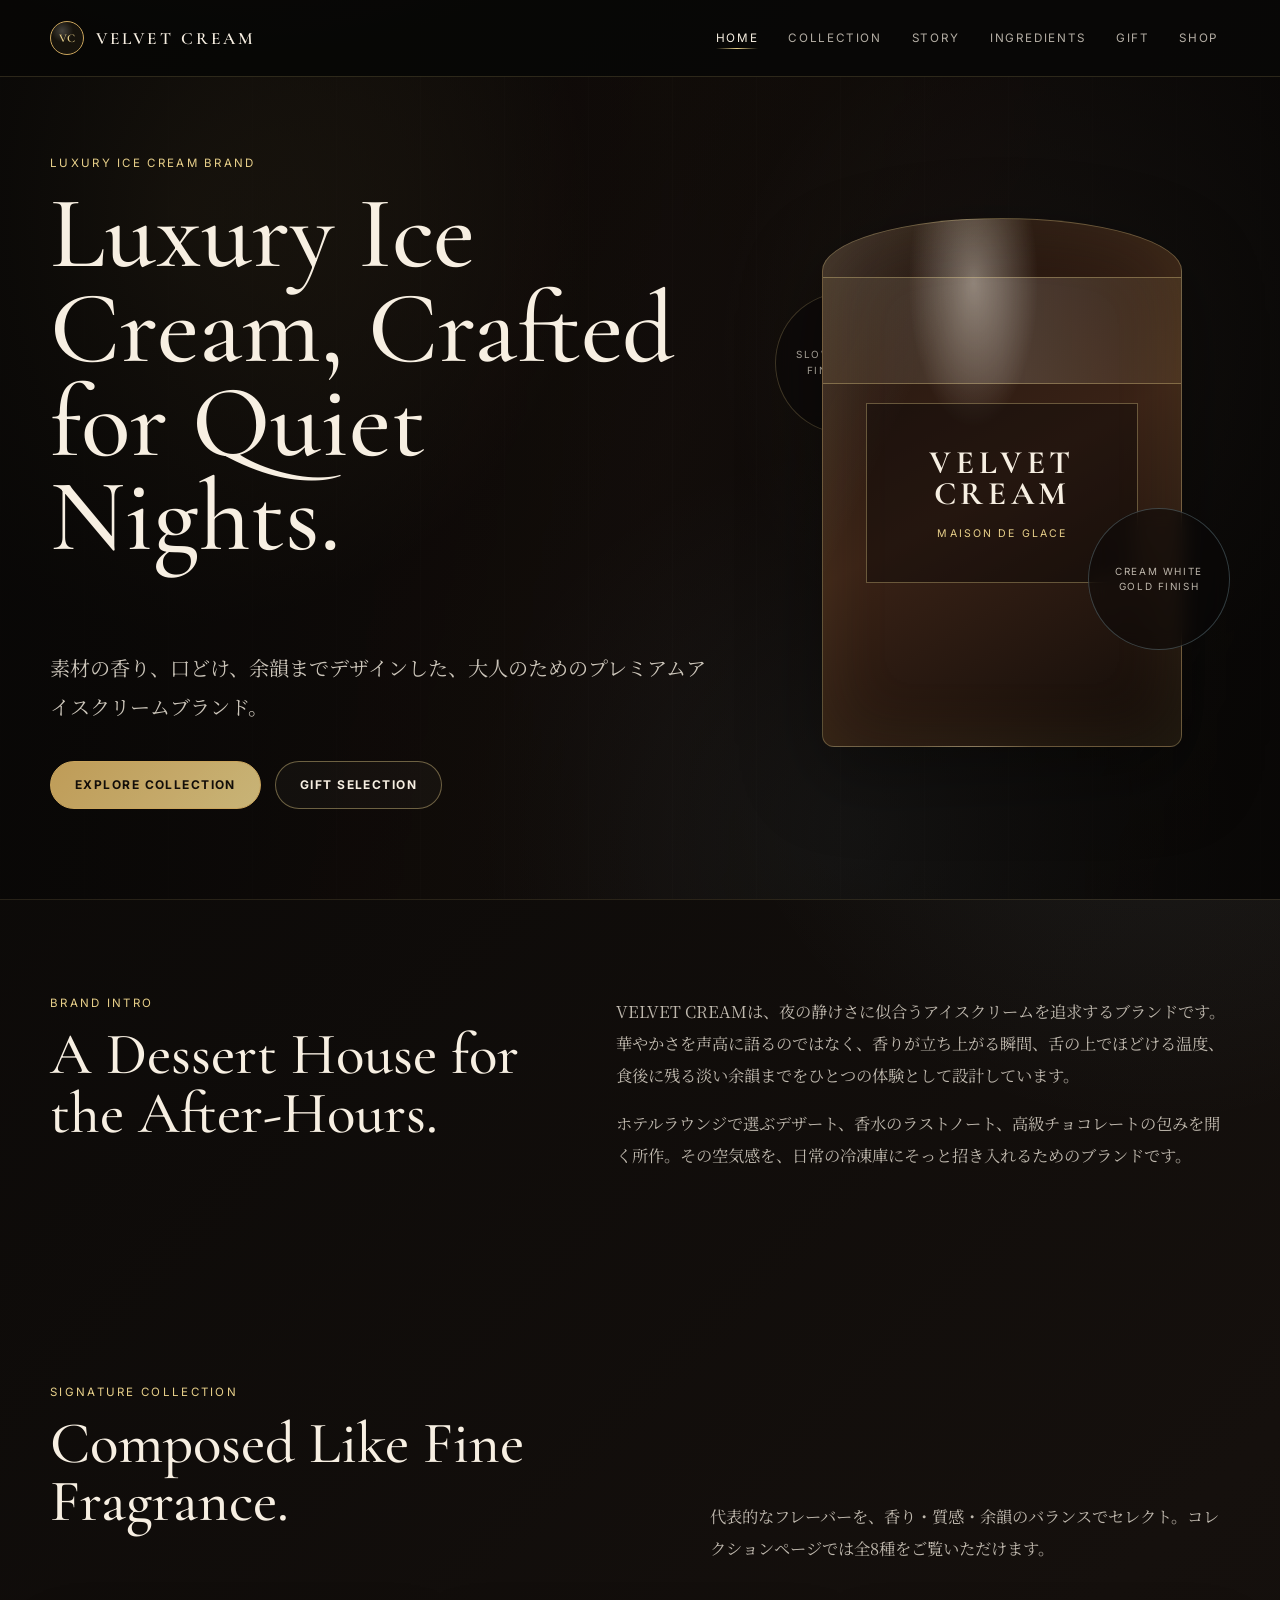
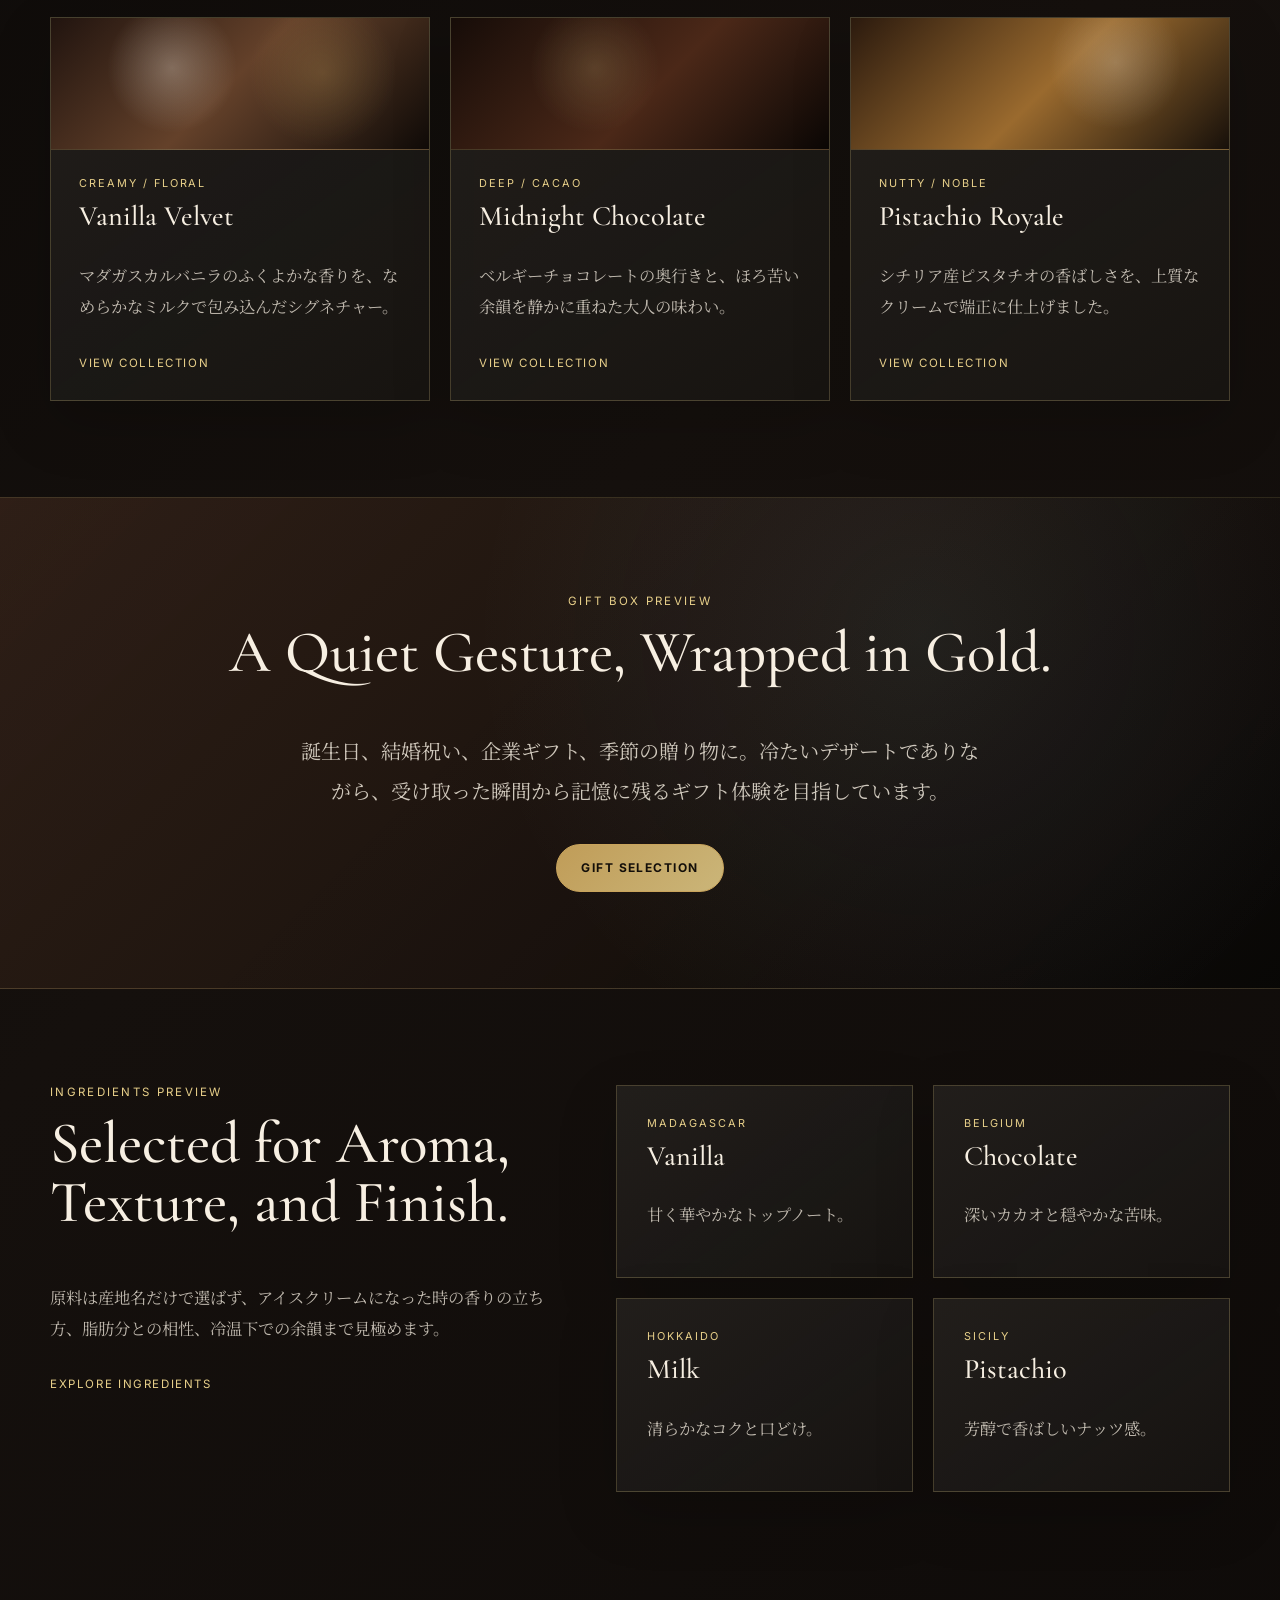
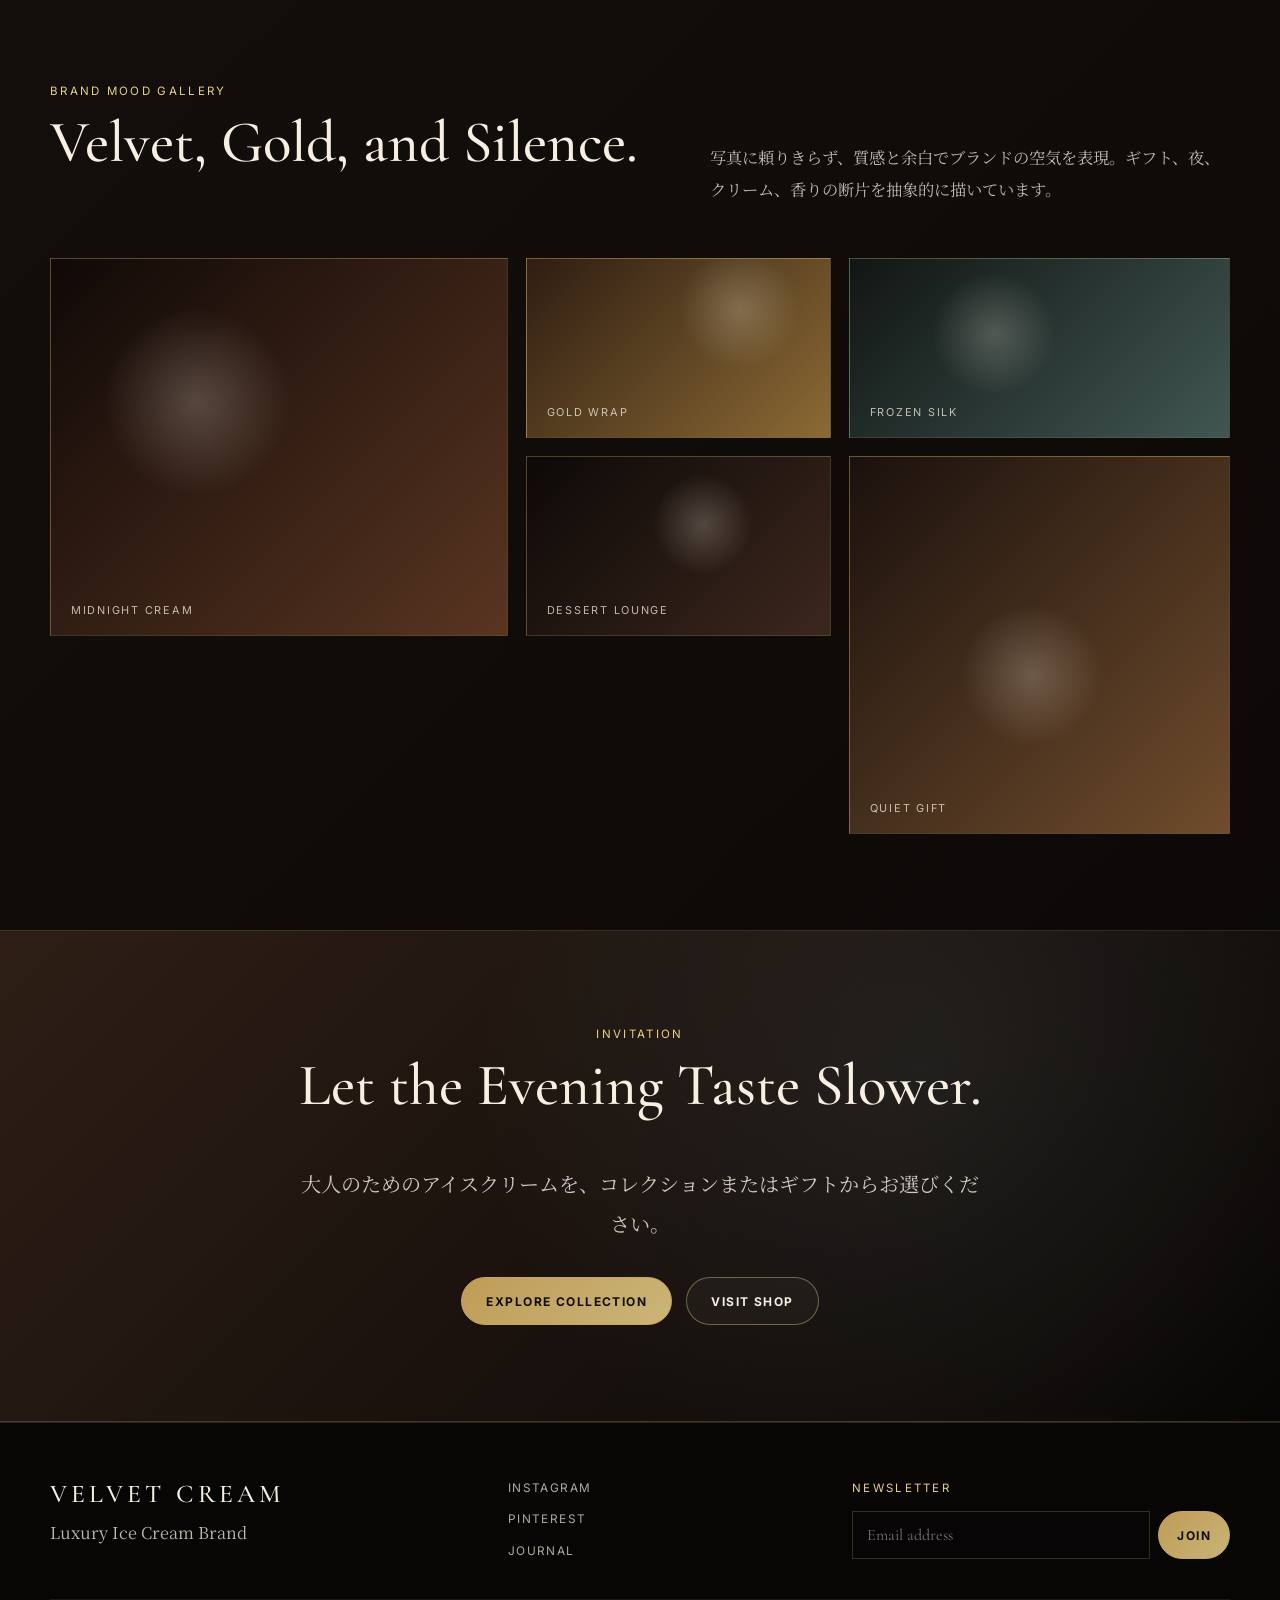
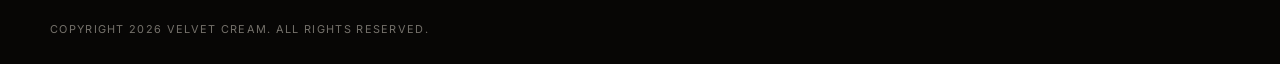
==== index.html @ 35f9cb6b "Initial commit for VELVET CREAM website" ====
<!DOCTYPE html>
<html lang="ja">
<head>
  <meta charset="UTF-8">
  <meta name="viewport" content="width=device-width, initial-scale=1.0">
  <title>VELVET CREAM | Luxury Ice Cream Brand</title>
  <link rel="preconnect" href="https://fonts.googleapis.com">
  <link rel="preconnect" href="https://fonts.gstatic.com" crossorigin>
  <link href="https://fonts.googleapis.com/css2?family=Cormorant+Garamond:wght@400;500;600&family=Inter:wght@400;500;700&family=Noto+Serif+JP:wght@400;600&display=swap" rel="stylesheet">
  <link rel="stylesheet" href="styles.css">
</head>
<body>
  <div class="site-shell">
    <header class="topbar">
      <div class="nav-wrap">
        <a class="brand-mark" href="index.html"><span class="brand-seal">VC</span>VELVET CREAM</a>
        <button class="menu-toggle" type="button" aria-label="Open menu" aria-expanded="false"><span></span><span></span><span></span></button>
        <nav class="main-nav" aria-label="Primary navigation">
          <a class="active" href="index.html">Home</a>
          <a href="collection.html">Collection</a>
          <a href="story.html">Story</a>
          <a href="ingredients.html">Ingredients</a>
          <a href="gift.html">Gift</a>
          <a href="shop.html">Shop</a>
        </nav>
      </div>
    </header>

    <main>
      <section class="hero">
        <div class="hero-inner">
          <div class="hero-copy reveal">
            <p class="eyebrow">Luxury Ice Cream Brand</p>
            <h1>Luxury Ice Cream, Crafted for Quiet Nights.</h1>
            <p class="jp lead">素材の香り、口どけ、余韻までデザインした、大人のためのプレミアムアイスクリームブランド。</p>
            <div class="hero-actions">
              <a class="btn" href="collection.html">Explore Collection</a>
              <a class="btn secondary" href="gift.html">Gift Selection</a>
            </div>
          </div>
          <div class="product-portrait reveal" aria-label="VELVET CREAM signature pint visual">
            <div class="orbital-note one">Slow Churned<br>Fine Aroma</div>
            <div class="pint"><div class="pint-label"><div><strong>VELVET<br>CREAM</strong><span>Maison de Glace</span></div></div></div>
            <div class="orbital-note two">Cream White<br>Gold Finish</div>
          </div>
        </div>
      </section>

      <section class="section split">
        <div class="reveal">
          <p class="eyebrow">Brand Intro</p>
          <h2>A Dessert House for the After-Hours.</h2>
        </div>
        <div class="reveal">
          <p class="jp">VELVET CREAMは、夜の静けさに似合うアイスクリームを追求するブランドです。華やかさを声高に語るのではなく、香りが立ち上がる瞬間、舌の上でほどける温度、食後に残る淡い余韻までをひとつの体験として設計しています。</p>
          <p class="jp">ホテルラウンジで選ぶデザート、香水のラストノート、高級チョコレートの包みを開く所作。その空気感を、日常の冷凍庫にそっと招き入れるためのブランドです。</p>
        </div>
      </section>

      <section class="section">
        <div class="section-head reveal">
          <div>
            <p class="eyebrow">Signature Collection</p>
            <h2>Composed Like Fine Fragrance.</h2>
          </div>
          <p class="jp">代表的なフレーバーを、香り・質感・余韻のバランスでセレクト。コレクションページでは全8種をご覧いただけます。</p>
        </div>
        <div class="card-grid">
          <article class="lux-card reveal">
            <div class="texture-top"></div>
            <p class="meta">Creamy / Floral</p>
            <h3>Vanilla Velvet</h3>
            <p class="jp">マダガスカルバニラのふくよかな香りを、なめらかなミルクで包み込んだシグネチャー。</p>
            <a class="soft-link" href="collection.html">View Collection</a>
          </article>
          <article class="lux-card reveal">
            <div class="texture-top chocolate"></div>
            <p class="meta">Deep / Cacao</p>
            <h3>Midnight Chocolate</h3>
            <p class="jp">ベルギーチョコレートの奥行きと、ほろ苦い余韻を静かに重ねた大人の味わい。</p>
            <a class="soft-link" href="collection.html">View Collection</a>
          </article>
          <article class="lux-card reveal">
            <div class="texture-top gold"></div>
            <p class="meta">Nutty / Noble</p>
            <h3>Pistachio Royale</h3>
            <p class="jp">シチリア産ピスタチオの香ばしさを、上質なクリームで端正に仕上げました。</p>
            <a class="soft-link" href="collection.html">View Collection</a>
          </article>
        </div>
      </section>

      <section class="quote-band">
        <div class="section reveal">
          <p class="eyebrow">Gift Box Preview</p>
          <h2>A Quiet Gesture, Wrapped in Gold.</h2>
          <p class="jp lead" style="margin-inline:auto;">誕生日、結婚祝い、企業ギフト、季節の贈り物に。冷たいデザートでありながら、受け取った瞬間から記憶に残るギフト体験を目指しています。</p>
          <div class="button-row" style="justify-content:center;"><a class="btn" href="gift.html">Gift Selection</a></div>
        </div>
      </section>

      <section class="section two-col">
        <div class="reveal">
          <p class="eyebrow">Ingredients Preview</p>
          <h2>Selected for Aroma, Texture, and Finish.</h2>
          <p class="jp">原料は産地名だけで選ばず、アイスクリームになった時の香りの立ち方、脂肪分との相性、冷温下での余韻まで見極めます。</p>
          <a class="soft-link" href="ingredients.html">Explore Ingredients</a>
        </div>
        <div class="info-grid">
          <div class="info-panel reveal"><p class="meta">Madagascar</p><h3>Vanilla</h3><p class="jp">甘く華やかなトップノート。</p></div>
          <div class="info-panel reveal"><p class="meta">Belgium</p><h3>Chocolate</h3><p class="jp">深いカカオと穏やかな苦味。</p></div>
          <div class="info-panel reveal"><p class="meta">Hokkaido</p><h3>Milk</h3><p class="jp">清らかなコクと口どけ。</p></div>
          <div class="info-panel reveal"><p class="meta">Sicily</p><h3>Pistachio</h3><p class="jp">芳醇で香ばしいナッツ感。</p></div>
        </div>
      </section>

      <section class="section">
        <div class="section-head reveal">
          <div>
            <p class="eyebrow">Brand Mood Gallery</p>
            <h2>Velvet, Gold, and Silence.</h2>
          </div>
          <p class="jp">写真に頼りきらず、質感と余白でブランドの空気を表現。ギフト、夜、クリーム、香りの断片を抽象的に描いています。</p>
        </div>
        <div class="mood-grid reveal">
          <div class="mood large" data-label="Midnight Cream" style="--x:32%;--y:38%;--a:#100907;--b:#593521;"></div>
          <div class="mood" data-label="Gold Wrap" style="--x:70%;--y:28%;--a:#2f1d12;--b:#8b6a34;"></div>
          <div class="mood" data-label="Frozen Silk" style="--x:38%;--y:42%;--a:#111614;--b:#415652;"></div>
          <div class="mood" data-label="Dessert Lounge" style="--x:58%;--y:38%;--a:#0d0907;--b:#3c271d;"></div>
          <div class="mood large" data-label="Quiet Gift" style="--x:48%;--y:58%;--a:#1b110d;--b:#6f4c2c;"></div>
        </div>
      </section>

      <section class="cta-band">
        <div class="section reveal">
          <p class="eyebrow">Invitation</p>
          <h2>Let the Evening Taste Slower.</h2>
          <p class="jp lead" style="margin-inline:auto;">大人のためのアイスクリームを、コレクションまたはギフトからお選びください。</p>
          <div class="button-row" style="justify-content:center;">
            <a class="btn" href="collection.html">Explore Collection</a>
            <a class="btn secondary" href="shop.html">Visit Shop</a>
          </div>
        </div>
      </section>
    </main>

    <footer class="footer">
      <div class="footer-inner">
        <div><h2>VELVET CREAM</h2><p class="jp">Luxury Ice Cream Brand</p></div>
        <div class="socials"><a href="#">Instagram</a><a href="#">Pinterest</a><a href="#">Journal</a></div>
        <div><p class="eyebrow">Newsletter</p><form class="newsletter"><input type="email" placeholder="Email address"><button class="btn" type="button">Join</button></form></div>
      </div>
      <div class="copyright">Copyright 2026 VELVET CREAM. All Rights Reserved.</div>
    </footer>
  </div>
  <script src="script.js"></script>
</body>
</html>
---- styles.css ----
:root {
  --black: #080706;
  --black-soft: #12100e;
  --brown: #261812;
  --brown-soft: #3a261b;
  --cream: #f7efe2;
  --beige: #d9c7a8;
  --gold: #c9a45c;
  --gold-bright: #e8d08a;
  --ice: #a9d8e8;
  --muted: #b8aa94;
  --line: rgba(232, 208, 138, 0.22);
  --shadow: 0 26px 80px rgba(0, 0, 0, 0.36);
}

* {
  box-sizing: border-box;
}

html {
  scroll-behavior: smooth;
}

body {
  margin: 0;
  background:
    radial-gradient(circle at 20% -10%, rgba(201, 164, 92, 0.16), transparent 34rem),
    radial-gradient(circle at 90% 14%, rgba(169, 216, 232, 0.08), transparent 28rem),
    linear-gradient(135deg, var(--black), #15100d 44%, #090706);
  color: var(--cream);
  font-family: "Cormorant Garamond", Georgia, serif;
  letter-spacing: 0;
  overflow-x: hidden;
}

body.menu-open {
  overflow: hidden;
}

a {
  color: inherit;
  text-decoration: none;
}

button,
input,
select,
textarea {
  font: inherit;
}

.site-shell {
  min-height: 100vh;
  opacity: 0;
  animation: pageFade 900ms ease forwards;
}

@keyframes pageFade {
  to { opacity: 1; }
}

.topbar {
  position: fixed;
  inset: 0 0 auto;
  z-index: 50;
  border-bottom: 1px solid rgba(232, 208, 138, 0.16);
  background: rgba(8, 7, 6, 0.74);
  backdrop-filter: blur(18px);
}

.nav-wrap {
  width: min(1180px, calc(100% - 40px));
  min-height: 76px;
  margin: 0 auto;
  display: flex;
  align-items: center;
  justify-content: space-between;
  gap: 28px;
}

.brand-mark {
  display: inline-flex;
  align-items: center;
  gap: 12px;
  letter-spacing: 0.18em;
  font-size: 1.08rem;
  font-weight: 600;
  text-transform: uppercase;
}

.brand-seal {
  width: 34px;
  height: 34px;
  border: 1px solid var(--gold);
  border-radius: 50%;
  display: grid;
  place-items: center;
  color: var(--gold-bright);
  font-size: 0.74rem;
  letter-spacing: 0;
  background: radial-gradient(circle at 35% 28%, rgba(255,255,255,0.2), transparent 36%), rgba(201,164,92,0.08);
}

.main-nav {
  display: flex;
  align-items: center;
  gap: 6px;
}

.main-nav a {
  position: relative;
  padding: 10px 12px;
  color: rgba(247, 239, 226, 0.72);
  font-family: Inter, Arial, sans-serif;
  font-size: 0.73rem;
  letter-spacing: 0.14em;
  text-transform: uppercase;
  transition: color 220ms ease;
}

.main-nav a::after {
  content: "";
  position: absolute;
  left: 12px;
  right: 12px;
  bottom: 6px;
  height: 1px;
  background: linear-gradient(90deg, transparent, var(--gold-bright), transparent);
  transform: scaleX(0);
  transition: transform 260ms ease;
}

.main-nav a:hover,
.main-nav a.active {
  color: var(--cream);
}

.main-nav a:hover::after,
.main-nav a.active::after {
  transform: scaleX(1);
}

.menu-toggle {
  display: none;
  width: 42px;
  height: 42px;
  border: 1px solid var(--line);
  background: rgba(247, 239, 226, 0.04);
  color: var(--cream);
  border-radius: 50%;
  cursor: pointer;
}

.menu-toggle span {
  display: block;
  width: 18px;
  height: 1px;
  margin: 5px auto;
  background: var(--cream);
  transition: transform 220ms ease, opacity 220ms ease;
}

.menu-open .menu-toggle span:nth-child(1) {
  transform: translateY(6px) rotate(45deg);
}

.menu-open .menu-toggle span:nth-child(2) {
  opacity: 0;
}

.menu-open .menu-toggle span:nth-child(3) {
  transform: translateY(-6px) rotate(-45deg);
}

main {
  padding-top: 76px;
}

.section {
  width: min(1180px, calc(100% - 40px));
  margin: 0 auto;
  padding: 96px 0;
}

.section.compact {
  padding: 64px 0;
}

.eyebrow {
  margin: 0 0 16px;
  color: var(--gold-bright);
  font-family: Inter, Arial, sans-serif;
  font-size: 0.72rem;
  letter-spacing: 0.2em;
  text-transform: uppercase;
}

h1,
h2,
h3,
p {
  margin-top: 0;
}

h1,
h2,
h3 {
  font-weight: 500;
}

h1 {
  max-width: 820px;
  font-size: clamp(3.1rem, 8vw, 7.3rem);
  line-height: 0.92;
  letter-spacing: 0;
}

h2 {
  font-size: clamp(2.3rem, 4.6vw, 4.8rem);
  line-height: 1;
}

h3 {
  font-size: clamp(1.42rem, 2.2vw, 2.2rem);
  line-height: 1.08;
}

.jp {
  color: rgba(247, 239, 226, 0.76);
  font-family: "Noto Serif JP", "Hiragino Mincho ProN", serif;
  font-size: 1.02rem;
  line-height: 1.95;
}

.lead {
  max-width: 680px;
  color: rgba(247, 239, 226, 0.82);
  font-size: clamp(1.04rem, 2vw, 1.26rem);
}

.hero {
  position: relative;
  min-height: calc(100vh - 76px);
  display: grid;
  align-items: center;
  overflow: hidden;
  border-bottom: 1px solid rgba(232, 208, 138, 0.12);
}

.hero::before {
  content: "";
  position: absolute;
  inset: -20%;
  background:
    radial-gradient(circle at 24% 26%, rgba(201, 164, 92, 0.34), transparent 26rem),
    radial-gradient(circle at 74% 38%, rgba(247, 239, 226, 0.14), transparent 22rem),
    radial-gradient(circle at 62% 80%, rgba(169, 216, 232, 0.12), transparent 24rem),
    linear-gradient(120deg, rgba(8,7,6,0.96), rgba(38,24,18,0.72), rgba(8,7,6,0.9));
  animation: lightDrift 14s ease-in-out infinite alternate;
}

.hero::after {
  content: "";
  position: absolute;
  inset: 0;
  background:
    linear-gradient(90deg, rgba(8,7,6,0.92) 0%, rgba(8,7,6,0.52) 52%, rgba(8,7,6,0.84) 100%),
    repeating-linear-gradient(90deg, rgba(247,239,226,0.025) 0 1px, transparent 1px 84px);
  pointer-events: none;
}

@keyframes lightDrift {
  from { transform: translate3d(-1.6%, -1%, 0) scale(1); }
  to { transform: translate3d(2.2%, 1.4%, 0) scale(1.04); }
}

.hero-inner {
  position: relative;
  z-index: 2;
  width: min(1180px, calc(100% - 40px));
  margin: 0 auto;
  padding: 70px 0 80px;
  display: grid;
  grid-template-columns: minmax(0, 1.06fr) minmax(320px, 0.72fr);
  gap: 54px;
  align-items: center;
}

.hero-copy {
  max-width: 760px;
}

.hero-actions,
.button-row {
  display: flex;
  flex-wrap: wrap;
  gap: 14px;
  margin-top: 34px;
}

.btn {
  display: inline-flex;
  align-items: center;
  justify-content: center;
  min-height: 48px;
  padding: 0 24px;
  border: 1px solid var(--gold);
  border-radius: 999px;
  background: linear-gradient(135deg, rgba(201,164,92,0.95), rgba(232,208,138,0.86));
  color: #130e09;
  font-family: Inter, Arial, sans-serif;
  font-size: 0.75rem;
  font-weight: 700;
  letter-spacing: 0.12em;
  text-transform: uppercase;
  box-shadow: 0 0 0 rgba(232,208,138,0);
  transition: transform 220ms ease, box-shadow 220ms ease, border-color 220ms ease;
}

.btn:hover {
  transform: translateY(-2px);
  box-shadow: 0 0 34px rgba(232, 208, 138, 0.24);
}

.btn.secondary {
  background: rgba(247, 239, 226, 0.03);
  color: var(--cream);
  border-color: rgba(232, 208, 138, 0.42);
}

.btn.secondary:hover {
  border-color: var(--gold-bright);
}

.product-portrait {
  position: relative;
  min-height: 560px;
  display: grid;
  place-items: center;
}

.pint {
  position: relative;
  width: min(360px, 82vw);
  aspect-ratio: 0.68;
  border: 1px solid rgba(232, 208, 138, 0.34);
  border-radius: 50% 50% 12px 12px / 10% 10% 12px 12px;
  background:
    radial-gradient(ellipse at 42% 12%, rgba(247,239,226,0.42), transparent 22%),
    linear-gradient(115deg, rgba(247,239,226,0.13), transparent 28%),
    linear-gradient(150deg, #1d120d, #392216 50%, #100b08);
  box-shadow: var(--shadow), inset 0 0 70px rgba(201,164,92,0.12);
  overflow: hidden;
}

.pint::before {
  content: "";
  position: absolute;
  left: -5%;
  right: -5%;
  top: 11%;
  height: 20%;
  border-block: 1px solid rgba(232, 208, 138, 0.35);
  background: linear-gradient(90deg, rgba(201,164,92,0.08), rgba(247,239,226,0.16), rgba(201,164,92,0.08));
}

.pint-label {
  position: absolute;
  inset: 35% 12% auto;
  min-height: 180px;
  display: grid;
  place-items: center;
  text-align: center;
  border: 1px solid rgba(232, 208, 138, 0.36);
  background: rgba(8,7,6,0.42);
}

.pint-label strong {
  display: block;
  font-size: 2.05rem;
  line-height: 0.95;
  letter-spacing: 0.14em;
  text-transform: uppercase;
}

.pint-label span {
  display: block;
  margin-top: 18px;
  color: var(--gold-bright);
  font-family: Inter, Arial, sans-serif;
  font-size: 0.66rem;
  letter-spacing: 0.2em;
  text-transform: uppercase;
}

.orbital-note {
  position: absolute;
  width: 142px;
  min-height: 142px;
  display: grid;
  place-items: center;
  padding: 18px;
  border: 1px solid rgba(232, 208, 138, 0.24);
  border-radius: 50%;
  background: rgba(8, 7, 6, 0.5);
  color: rgba(247,239,226,0.75);
  font-family: Inter, Arial, sans-serif;
  font-size: 0.62rem;
  letter-spacing: 0.16em;
  line-height: 1.6;
  text-align: center;
  text-transform: uppercase;
  backdrop-filter: blur(10px);
}

.orbital-note.one { left: 0; top: 16%; }
.orbital-note.two { right: 0; bottom: 20%; border-color: rgba(169,216,232,0.26); }

.split,
.two-col {
  display: grid;
  grid-template-columns: 0.9fr 1.1fr;
  gap: 64px;
  align-items: start;
}

.section-head {
  display: flex;
  justify-content: space-between;
  align-items: end;
  gap: 32px;
  margin-bottom: 36px;
}

.section-head p {
  max-width: 520px;
}

.card-grid {
  display: grid;
  grid-template-columns: repeat(3, minmax(0, 1fr));
  gap: 20px;
}

.card-grid.four {
  grid-template-columns: repeat(4, minmax(0, 1fr));
}

.lux-card,
.flavor-card,
.gift-card,
.ingredient-card,
.info-panel,
.form-panel {
  position: relative;
  border: 1px solid var(--line);
  background:
    linear-gradient(145deg, rgba(247,239,226,0.07), rgba(247,239,226,0.02)),
    rgba(18, 16, 14, 0.78);
  box-shadow: 0 22px 55px rgba(0,0,0,0.18);
  transition: transform 260ms ease, border-color 260ms ease, box-shadow 260ms ease;
}

.lux-card:hover,
.flavor-card:hover,
.gift-card:hover,
.ingredient-card:hover {
  transform: translateY(-6px);
  border-color: rgba(232,208,138,0.48);
  box-shadow: 0 30px 70px rgba(0,0,0,0.32);
}

.lux-card {
  min-height: 250px;
  padding: 28px;
}

.texture-top {
  height: 132px;
  margin: -28px -28px 26px;
  border-bottom: 1px solid var(--line);
  background:
    radial-gradient(circle at 32% 38%, rgba(247,239,226,0.3), transparent 24%),
    radial-gradient(circle at 72% 42%, rgba(201,164,92,0.24), transparent 26%),
    linear-gradient(135deg, #21140f, #64412a 48%, #100b08);
}

.texture-top.chocolate { background: radial-gradient(circle at 38% 38%, rgba(232,208,138,0.18), transparent 26%), linear-gradient(135deg, #160c08, #4b2818 54%, #0b0705); }
.texture-top.gold { background: radial-gradient(circle at 70% 34%, rgba(247,239,226,0.24), transparent 24%), linear-gradient(135deg, #2b1a0e, #9a6a2e 52%, #17100a); }
.texture-top.ice { background: radial-gradient(circle at 34% 36%, rgba(169,216,232,0.36), transparent 22%), linear-gradient(135deg, #101516, #3c4c48 52%, #0d0907); }

.meta {
  color: var(--gold-bright);
  font-family: Inter, Arial, sans-serif;
  font-size: 0.68rem;
  letter-spacing: 0.18em;
  text-transform: uppercase;
}

.price {
  color: var(--cream);
  font-family: Inter, Arial, sans-serif;
  font-size: 0.82rem;
  letter-spacing: 0.1em;
}

.soft-link {
  display: inline-flex;
  margin-top: 16px;
  color: var(--gold-bright);
  font-family: Inter, Arial, sans-serif;
  font-size: 0.72rem;
  letter-spacing: 0.14em;
  text-transform: uppercase;
}

.mood-grid {
  display: grid;
  grid-template-columns: 1.2fr 0.8fr 1fr;
  grid-auto-rows: 180px;
  gap: 18px;
}

.mood {
  position: relative;
  overflow: hidden;
  border: 1px solid var(--line);
  background:
    radial-gradient(circle at var(--x, 50%) var(--y, 50%), rgba(247,239,226,0.22), transparent 24%),
    linear-gradient(135deg, var(--a, #1d120d), var(--b, #614026));
}

.mood.large {
  grid-row: span 2;
}

.mood::after {
  content: attr(data-label);
  position: absolute;
  left: 20px;
  bottom: 18px;
  color: rgba(247,239,226,0.75);
  font-family: Inter, Arial, sans-serif;
  font-size: 0.68rem;
  letter-spacing: 0.16em;
  text-transform: uppercase;
}

.page-hero {
  position: relative;
  overflow: hidden;
  border-bottom: 1px solid rgba(232,208,138,0.12);
  background:
    radial-gradient(circle at 72% 30%, rgba(201,164,92,0.18), transparent 28rem),
    radial-gradient(circle at 18% 22%, rgba(169,216,232,0.08), transparent 22rem),
    linear-gradient(135deg, #090706, #231711 55%, #090706);
}

.page-hero::before {
  content: "";
  position: absolute;
  inset: -18%;
  background: radial-gradient(circle at 48% 44%, rgba(247,239,226,0.1), transparent 30rem);
  animation: lightDrift 16s ease-in-out infinite alternate;
}

.page-hero .section {
  position: relative;
  z-index: 1;
  padding-top: 118px;
  padding-bottom: 82px;
}

.flavor-card,
.ingredient-card,
.gift-card {
  min-height: 390px;
  padding: 24px;
  display: flex;
  flex-direction: column;
}

.flavor-card .swatch,
.ingredient-card .swatch,
.gift-card .swatch {
  height: 118px;
  margin: -24px -24px 24px;
  border-bottom: 1px solid var(--line);
  background: var(--swatch);
}

.notes {
  display: flex;
  flex-wrap: wrap;
  gap: 8px;
  margin: 18px 0;
}

.notes span {
  border: 1px solid rgba(232,208,138,0.2);
  padding: 7px 10px;
  color: rgba(247,239,226,0.72);
  font-family: Inter, Arial, sans-serif;
  font-size: 0.66rem;
  letter-spacing: 0.08em;
  text-transform: uppercase;
}

.card-foot {
  margin-top: auto;
  display: flex;
  justify-content: space-between;
  align-items: center;
  gap: 14px;
}

.timeline {
  display: grid;
  gap: 18px;
}

.timeline-item {
  display: grid;
  grid-template-columns: 160px 1fr;
  gap: 28px;
  padding: 28px 0;
  border-top: 1px solid var(--line);
}

.timeline-item:last-child {
  border-bottom: 1px solid var(--line);
}

.timeline-item strong {
  color: var(--gold-bright);
  font-family: Inter, Arial, sans-serif;
  font-size: 0.74rem;
  letter-spacing: 0.16em;
  text-transform: uppercase;
}

.quote-band,
.cta-band {
  position: relative;
  overflow: hidden;
  border-block: 1px solid rgba(232,208,138,0.16);
  background:
    radial-gradient(circle at 72% 28%, rgba(169,216,232,0.08), transparent 28rem),
    linear-gradient(135deg, rgba(58,38,27,0.72), rgba(8,7,6,0.92));
}

.quote-band .section,
.cta-band .section {
  text-align: center;
}

.quote-band h2,
.cta-band h2 {
  max-width: 900px;
  margin-inline: auto;
}

.spec-list {
  display: grid;
  gap: 12px;
  margin-top: 22px;
}

.spec-row {
  display: flex;
  justify-content: space-between;
  gap: 18px;
  padding-bottom: 12px;
  border-bottom: 1px solid rgba(232,208,138,0.14);
  color: rgba(247,239,226,0.74);
  font-family: Inter, Arial, sans-serif;
  font-size: 0.76rem;
  letter-spacing: 0.08em;
  text-transform: uppercase;
}

.info-grid {
  display: grid;
  grid-template-columns: repeat(2, minmax(0, 1fr));
  gap: 20px;
}

.info-panel,
.form-panel {
  padding: 30px;
}

.faq-list details {
  border-top: 1px solid var(--line);
  padding: 18px 0;
}

.faq-list details:last-child {
  border-bottom: 1px solid var(--line);
}

.faq-list summary {
  cursor: pointer;
  color: var(--cream);
  font-family: Inter, Arial, sans-serif;
  font-size: 0.8rem;
  letter-spacing: 0.12em;
  text-transform: uppercase;
}

.faq-list p {
  margin: 14px 0 0;
}

.field-grid {
  display: grid;
  grid-template-columns: repeat(2, minmax(0, 1fr));
  gap: 14px;
}

.field {
  display: grid;
  gap: 8px;
  margin-bottom: 14px;
}

.field.full {
  grid-column: 1 / -1;
}

label {
  color: var(--gold-bright);
  font-family: Inter, Arial, sans-serif;
  font-size: 0.68rem;
  letter-spacing: 0.14em;
  text-transform: uppercase;
}

input,
select,
textarea {
  width: 100%;
  border: 1px solid rgba(232,208,138,0.2);
  background: rgba(8, 7, 6, 0.42);
  color: var(--cream);
  padding: 13px 14px;
  outline: none;
  border-radius: 0;
}

textarea {
  min-height: 126px;
  resize: vertical;
}

input:focus,
select:focus,
textarea:focus {
  border-color: rgba(232,208,138,0.58);
  box-shadow: 0 0 24px rgba(232,208,138,0.1);
}

.footer {
  border-top: 1px solid rgba(232,208,138,0.16);
  background: #070605;
}

.footer-inner {
  width: min(1180px, calc(100% - 40px));
  margin: 0 auto;
  padding: 58px 0 34px;
  display: grid;
  grid-template-columns: 1.1fr 0.8fr 1fr;
  gap: 42px;
}

.footer h2 {
  margin-bottom: 10px;
  font-size: 1.6rem;
  letter-spacing: 0.16em;
  text-transform: uppercase;
}

.footer-links,
.socials {
  display: grid;
  gap: 10px;
}

.footer a {
  color: rgba(247,239,226,0.7);
  font-family: Inter, Arial, sans-serif;
  font-size: 0.74rem;
  letter-spacing: 0.12em;
  text-transform: uppercase;
}

.newsletter {
  display: flex;
  gap: 8px;
}

.newsletter input {
  min-width: 0;
}

.newsletter .btn {
  min-height: 46px;
  padding-inline: 18px;
}

.copyright {
  width: min(1180px, calc(100% - 40px));
  margin: 0 auto;
  padding: 22px 0 28px;
  border-top: 1px solid rgba(232,208,138,0.1);
  color: rgba(247,239,226,0.46);
  font-family: Inter, Arial, sans-serif;
  font-size: 0.68rem;
  letter-spacing: 0.12em;
  text-transform: uppercase;
}

.reveal {
  opacity: 0;
  transform: translateY(22px);
  transition: opacity 720ms ease, transform 720ms ease;
}

.reveal.visible {
  opacity: 1;
  transform: translateY(0);
}

@media (max-width: 980px) {
  .menu-toggle {
    display: block;
  }

  .main-nav {
    position: fixed;
    inset: 76px 0 auto;
    display: grid;
    gap: 0;
    padding: 22px;
    border-bottom: 1px solid rgba(232,208,138,0.18);
    background: rgba(8, 7, 6, 0.96);
    transform: translateY(-120%);
    transition: transform 260ms ease;
  }

  .menu-open .main-nav {
    transform: translateY(0);
  }

  .main-nav a {
    padding: 16px 4px;
    border-bottom: 1px solid rgba(232,208,138,0.1);
  }

  .hero-inner,
  .split,
  .two-col,
  .footer-inner {
    grid-template-columns: 1fr;
  }

  .hero-inner {
    padding-top: 54px;
  }

  .product-portrait {
    min-height: 460px;
  }

  .orbital-note.one { left: 2%; top: 8%; }
  .orbital-note.two { right: 2%; bottom: 8%; }

  .card-grid,
  .card-grid.four,
  .info-grid {
    grid-template-columns: repeat(2, minmax(0, 1fr));
  }

  .mood-grid {
    grid-template-columns: 1fr 1fr;
  }
}

@media (max-width: 640px) {
  .nav-wrap,
  .section,
  .hero-inner,
  .footer-inner,
  .copyright {
    width: min(100% - 28px, 1180px);
  }

  .brand-mark {
    font-size: 0.9rem;
    gap: 9px;
  }

  .brand-seal {
    width: 30px;
    height: 30px;
  }

  .section {
    padding: 72px 0;
  }

  .page-hero .section {
    padding-top: 88px;
    padding-bottom: 66px;
  }

  .hero {
    min-height: auto;
  }

  .hero-inner {
    gap: 24px;
    padding-bottom: 56px;
  }

  h1 {
    font-size: clamp(3rem, 16vw, 4.5rem);
  }

  .product-portrait {
    min-height: 390px;
  }

  .pint {
    width: min(280px, 78vw);
  }

  .pint-label strong {
    font-size: 1.48rem;
  }

  .orbital-note {
    width: 110px;
    min-height: 110px;
    padding: 12px;
    font-size: 0.52rem;
  }

  .section-head {
    display: block;
  }

  .card-grid,
  .card-grid.four,
  .info-grid,
  .field-grid,
  .mood-grid {
    grid-template-columns: 1fr;
  }

  .mood-grid {
    grid-auto-rows: 150px;
  }

  .timeline-item {
    grid-template-columns: 1fr;
    gap: 10px;
  }

  .card-foot {
    align-items: flex-start;
    flex-direction: column;
  }

  .newsletter {
    display: grid;
  }
}
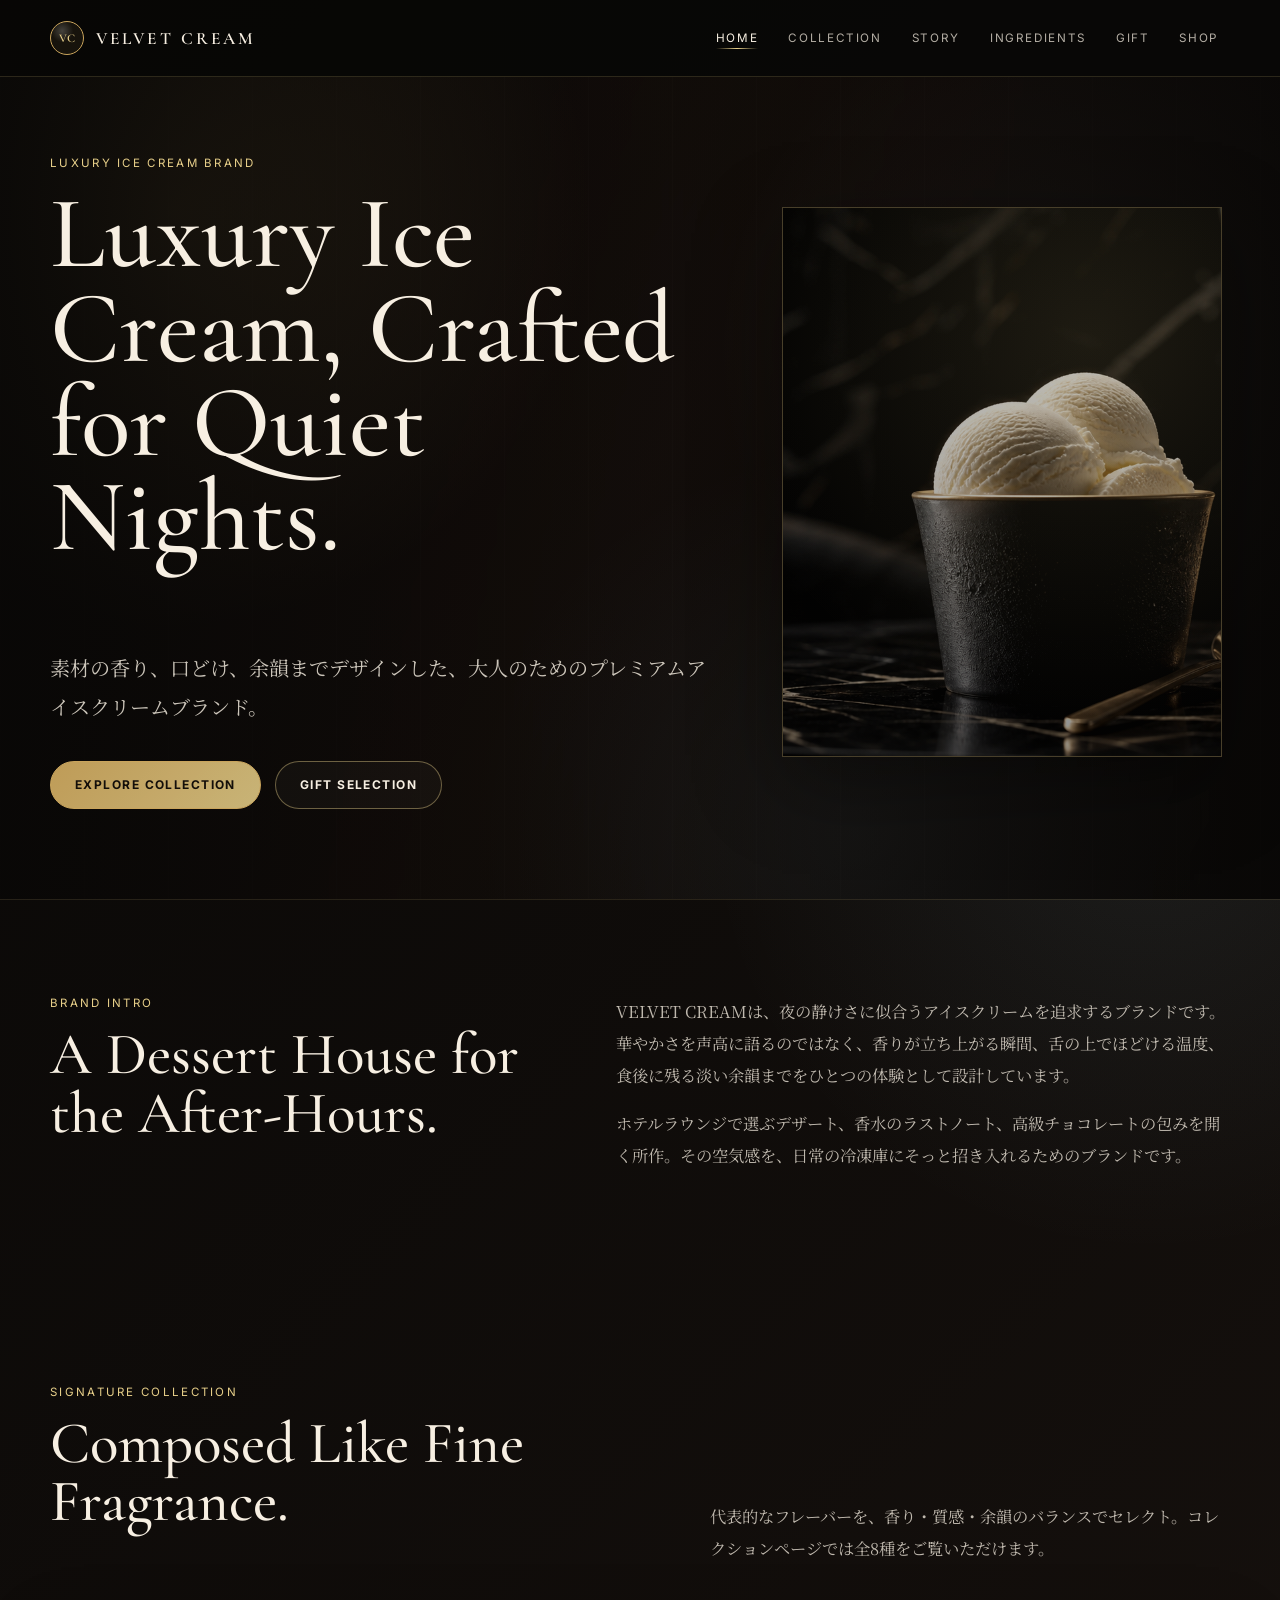
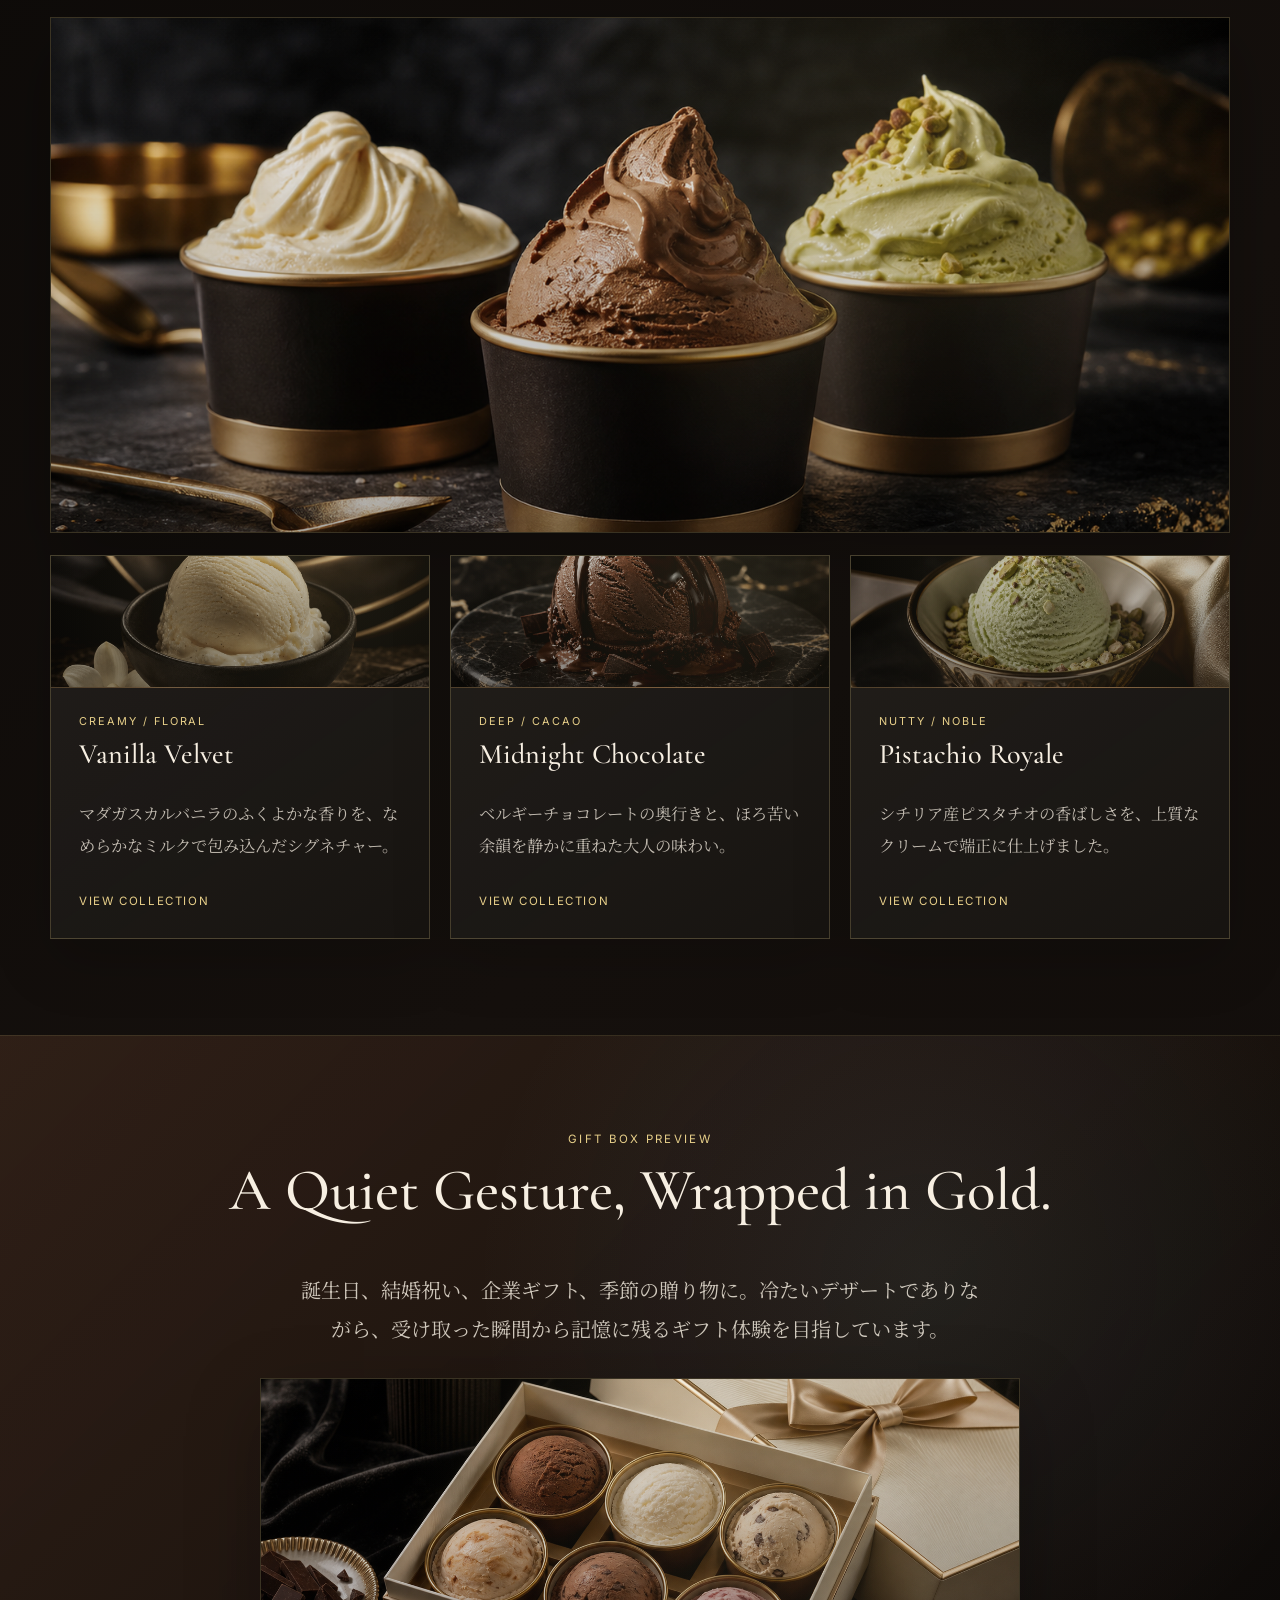
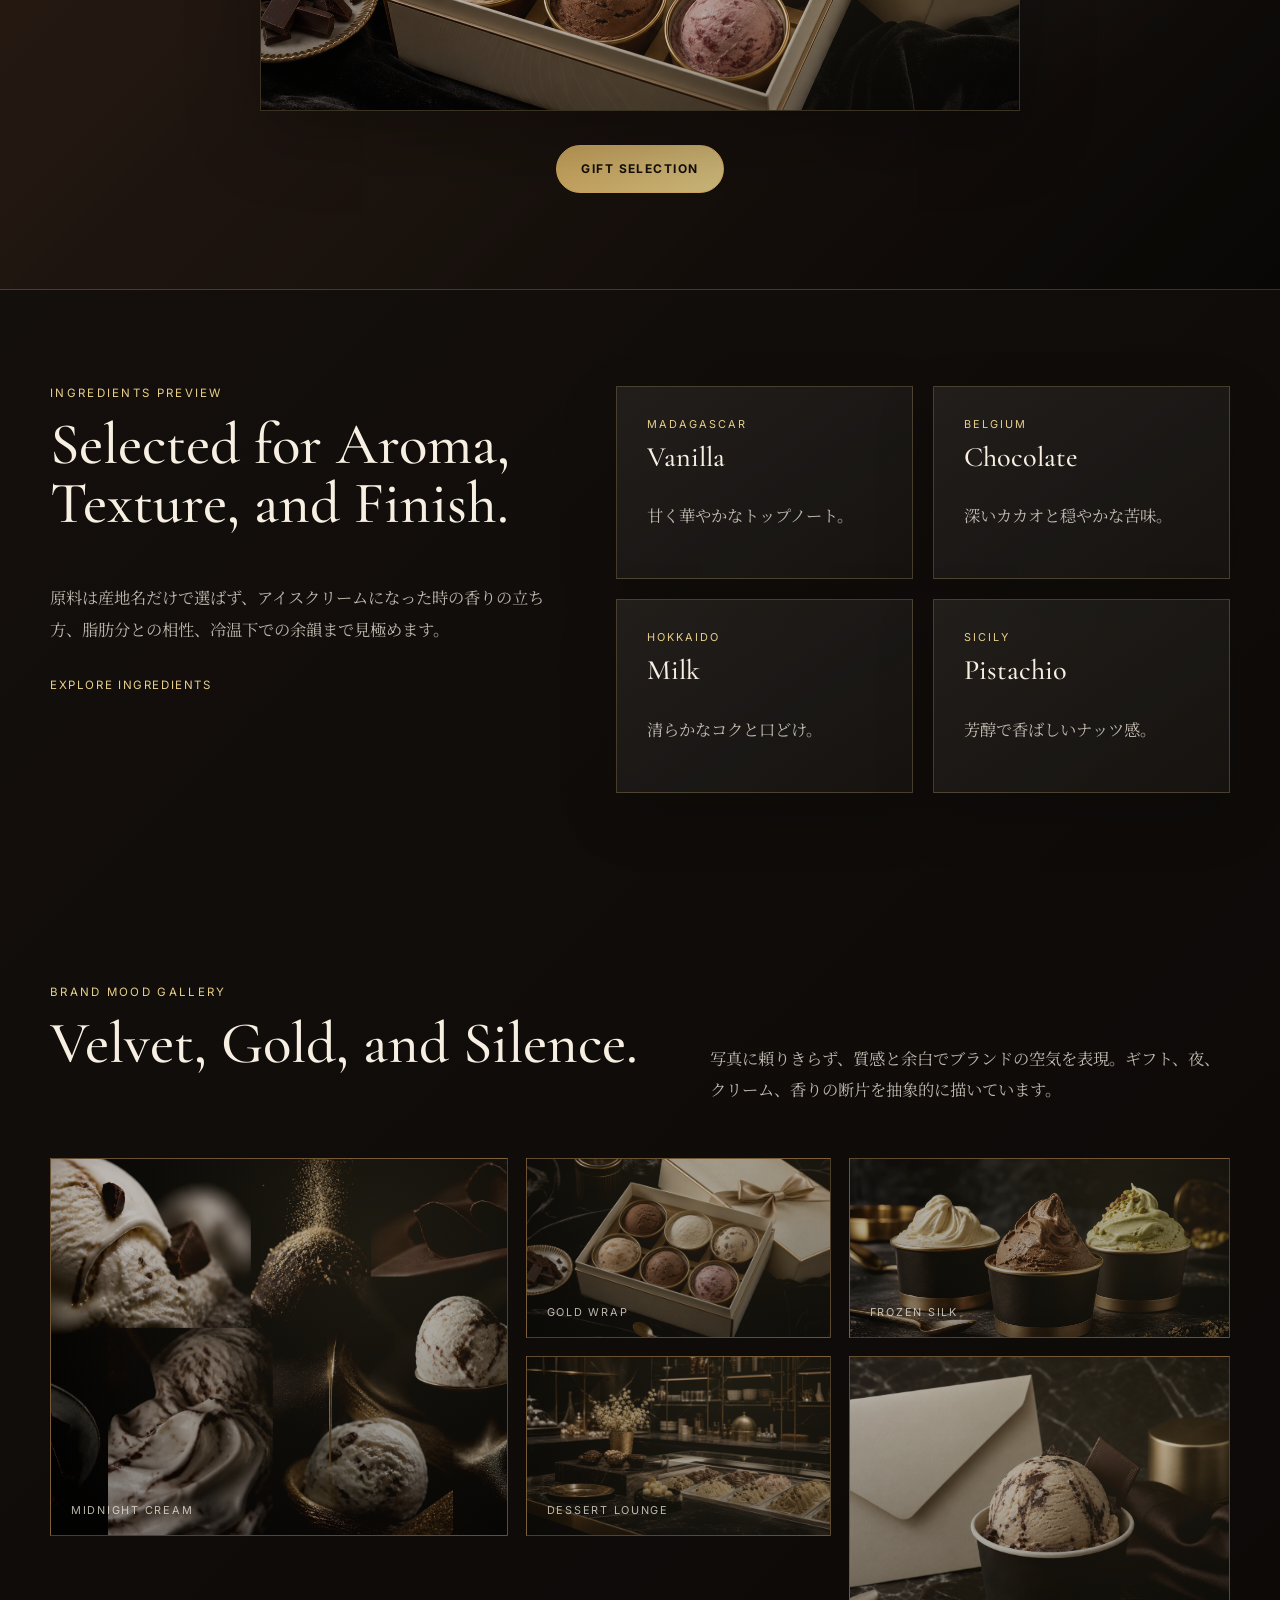
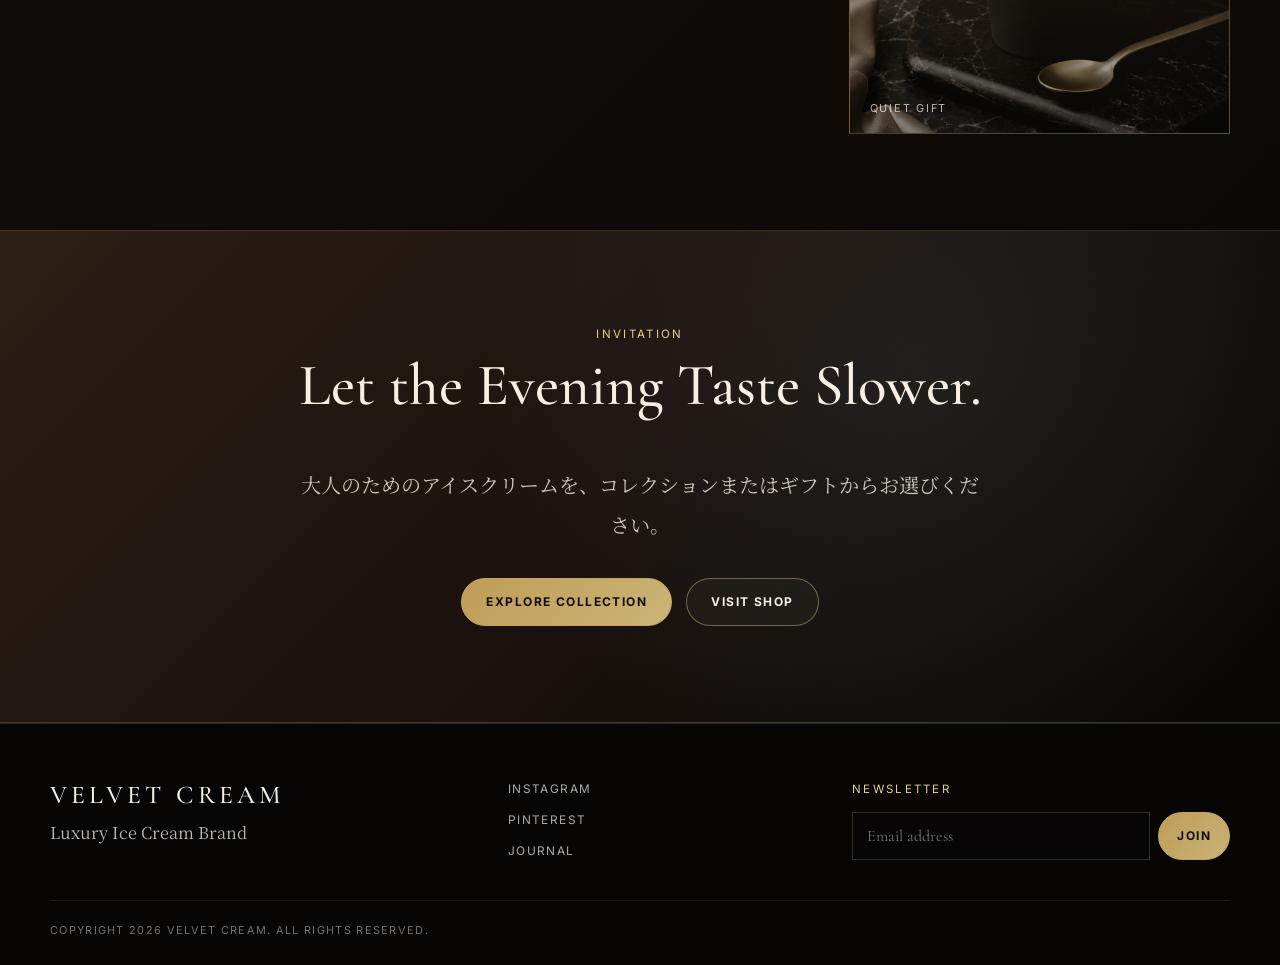
==== commit dea61125: "Add luxury visual assets for VELVET CREAM" ====
--- a/index.html
+++ b/index.html
@@ -38,10 +38,8 @@
               <a class="btn secondary" href="gift.html">Gift Selection</a>
             </div>
           </div>
-          <div class="product-portrait reveal" aria-label="VELVET CREAM signature pint visual">
-            <div class="orbital-note one">Slow Churned<br>Fine Aroma</div>
-            <div class="pint"><div class="pint-label"><div><strong>VELVET<br>CREAM</strong><span>Maison de Glace</span></div></div></div>
-            <div class="orbital-note two">Cream White<br>Gold Finish</div>
+          <div class="product-portrait reveal" aria-label="Luxury vanilla ice cream cup on dark marble">
+            <img src="assets/visuals/home-hero.png" alt="Luxury vanilla ice cream cup on dark marble with a champagne gold spoon">
           </div>
         </div>
       </section>
@@ -65,23 +63,26 @@
           </div>
           <p class="jp">代表的なフレーバーを、香り・質感・余韻のバランスでセレクト。コレクションページでは全8種をご覧いただけます。</p>
         </div>
+        <div class="visual-frame collection-preview reveal">
+          <img src="assets/visuals/home-collection.png" alt="Three luxury ice cream cups arranged on a dark stone surface">
+        </div>
         <div class="card-grid">
           <article class="lux-card reveal">
-            <div class="texture-top"></div>
+            <div class="texture-top"><img src="assets/visuals/flavor-vanilla.png" alt="Premium vanilla ice cream in a black ceramic bowl"></div>
             <p class="meta">Creamy / Floral</p>
             <h3>Vanilla Velvet</h3>
             <p class="jp">マダガスカルバニラのふくよかな香りを、なめらかなミルクで包み込んだシグネチャー。</p>
             <a class="soft-link" href="collection.html">View Collection</a>
           </article>
           <article class="lux-card reveal">
-            <div class="texture-top chocolate"></div>
+            <div class="texture-top"><img src="assets/visuals/flavor-chocolate.png" alt="Luxury dark chocolate ice cream on black marble"></div>
             <p class="meta">Deep / Cacao</p>
             <h3>Midnight Chocolate</h3>
             <p class="jp">ベルギーチョコレートの奥行きと、ほろ苦い余韻を静かに重ねた大人の味わい。</p>
             <a class="soft-link" href="collection.html">View Collection</a>
           </article>
           <article class="lux-card reveal">
-            <div class="texture-top gold"></div>
+            <div class="texture-top"><img src="assets/visuals/flavor-pistachio.png" alt="Premium pistachio ice cream with muted green tones"></div>
             <p class="meta">Nutty / Noble</p>
             <h3>Pistachio Royale</h3>
             <p class="jp">シチリア産ピスタチオの香ばしさを、上質なクリームで端正に仕上げました。</p>
@@ -95,6 +96,9 @@
           <p class="eyebrow">Gift Box Preview</p>
           <h2>A Quiet Gesture, Wrapped in Gold.</h2>
           <p class="jp lead" style="margin-inline:auto;">誕生日、結婚祝い、企業ギフト、季節の贈り物に。冷たいデザートでありながら、受け取った瞬間から記憶に残るギフト体験を目指しています。</p>
+          <div class="visual-frame gift-preview">
+            <img src="assets/visuals/home-gift.png" alt="Luxury cream colored ice cream gift box on dark velvet">
+          </div>
           <div class="button-row" style="justify-content:center;"><a class="btn" href="gift.html">Gift Selection</a></div>
         </div>
       </section>
@@ -123,11 +127,11 @@
           <p class="jp">写真に頼りきらず、質感と余白でブランドの空気を表現。ギフト、夜、クリーム、香りの断片を抽象的に描いています。</p>
         </div>
         <div class="mood-grid reveal">
-          <div class="mood large" data-label="Midnight Cream" style="--x:32%;--y:38%;--a:#100907;--b:#593521;"></div>
-          <div class="mood" data-label="Gold Wrap" style="--x:70%;--y:28%;--a:#2f1d12;--b:#8b6a34;"></div>
-          <div class="mood" data-label="Frozen Silk" style="--x:38%;--y:42%;--a:#111614;--b:#415652;"></div>
-          <div class="mood" data-label="Dessert Lounge" style="--x:58%;--y:38%;--a:#0d0907;--b:#3c271d;"></div>
-          <div class="mood large" data-label="Quiet Gift" style="--x:48%;--y:58%;--a:#1b110d;--b:#6f4c2c;"></div>
+          <div class="mood large" data-label="Midnight Cream"><img src="assets/visuals/brand-mood.png" alt="Creamy swirls with dark chocolate texture and champagne gold dust"></div>
+          <div class="mood" data-label="Gold Wrap"><img src="assets/visuals/home-gift.png" alt="Luxury gift packaging with champagne gold ribbon"></div>
+          <div class="mood" data-label="Frozen Silk"><img src="assets/visuals/home-collection.png" alt="Luxury ice cream cups in cream and dark tones"></div>
+          <div class="mood" data-label="Dessert Lounge"><img src="assets/visuals/story-atelier.png" alt="Luxury dessert atelier with marble and brass materials"></div>
+          <div class="mood large" data-label="Quiet Gift"><img src="assets/visuals/shop-newsletter.png" alt="Minimal luxury dessert still life on dark marble"></div>
         </div>
       </section>
 
--- a/styles.css
+++ b/styles.css
@@ -334,87 +334,62 @@
 
 .product-portrait {
   position: relative;
-  min-height: 560px;
+  width: min(440px, 100%);
+  aspect-ratio: 4 / 5;
+  justify-self: center;
+  min-height: 0;
   display: grid;
   place-items: center;
 }
 
-.pint {
-  position: relative;
-  width: min(360px, 82vw);
-  aspect-ratio: 0.68;
-  border: 1px solid rgba(232, 208, 138, 0.34);
-  border-radius: 50% 50% 12px 12px / 10% 10% 12px 12px;
-  background:
-    radial-gradient(ellipse at 42% 12%, rgba(247,239,226,0.42), transparent 22%),
-    linear-gradient(115deg, rgba(247,239,226,0.13), transparent 28%),
-    linear-gradient(150deg, #1d120d, #392216 50%, #100b08);
-  box-shadow: var(--shadow), inset 0 0 70px rgba(201,164,92,0.12);
+.product-portrait,
+.visual-frame,
+.panel-visual,
+.texture-top,
+.swatch,
+.mood {
+  isolation: isolate;
+}
+
+.product-portrait img,
+.visual-frame img,
+.panel-visual img,
+.texture-top img,
+.swatch img,
+.mood img {
+  width: 100%;
+  height: 100%;
+  display: block;
+  object-fit: cover;
+}
+
+.product-portrait {
   overflow: hidden;
-}
-
-.pint::before {
+  border: 1px solid rgba(232, 208, 138, 0.28);
+  background: #090706;
+  box-shadow: var(--shadow);
+}
+
+.product-portrait img {
+  object-position: 72% 50%;
+  filter: saturate(0.82) contrast(1.06) brightness(0.82);
+}
+
+.product-portrait::after,
+.visual-frame::after,
+.panel-visual::after,
+.texture-top::after,
+.swatch::after,
+.mood::before {
   content: "";
   position: absolute;
-  left: -5%;
-  right: -5%;
-  top: 11%;
-  height: 20%;
-  border-block: 1px solid rgba(232, 208, 138, 0.35);
-  background: linear-gradient(90deg, rgba(201,164,92,0.08), rgba(247,239,226,0.16), rgba(201,164,92,0.08));
-}
-
-.pint-label {
-  position: absolute;
-  inset: 35% 12% auto;
-  min-height: 180px;
-  display: grid;
-  place-items: center;
-  text-align: center;
-  border: 1px solid rgba(232, 208, 138, 0.36);
-  background: rgba(8,7,6,0.42);
-}
-
-.pint-label strong {
-  display: block;
-  font-size: 2.05rem;
-  line-height: 0.95;
-  letter-spacing: 0.14em;
-  text-transform: uppercase;
-}
-
-.pint-label span {
-  display: block;
-  margin-top: 18px;
-  color: var(--gold-bright);
-  font-family: Inter, Arial, sans-serif;
-  font-size: 0.66rem;
-  letter-spacing: 0.2em;
-  text-transform: uppercase;
-}
-
-.orbital-note {
-  position: absolute;
-  width: 142px;
-  min-height: 142px;
-  display: grid;
-  place-items: center;
-  padding: 18px;
-  border: 1px solid rgba(232, 208, 138, 0.24);
-  border-radius: 50%;
-  background: rgba(8, 7, 6, 0.5);
-  color: rgba(247,239,226,0.75);
-  font-family: Inter, Arial, sans-serif;
-  font-size: 0.62rem;
-  letter-spacing: 0.16em;
-  line-height: 1.6;
-  text-align: center;
-  text-transform: uppercase;
-  backdrop-filter: blur(10px);
-}
-
-.orbital-note.one { left: 0; top: 16%; }
-.orbital-note.two { right: 0; bottom: 20%; border-color: rgba(169,216,232,0.26); }
+  inset: 0;
+  z-index: 1;
+  pointer-events: none;
+  background:
+    linear-gradient(180deg, rgba(8,7,6,0.04), rgba(8,7,6,0.32)),
+    radial-gradient(circle at 70% 24%, rgba(232,208,138,0.14), transparent 24rem);
+}
 
 .split,
 .two-col {
@@ -476,6 +451,8 @@
 }
 
 .texture-top {
+  position: relative;
+  overflow: hidden;
   height: 132px;
   margin: -28px -28px 26px;
   border-bottom: 1px solid var(--line);
@@ -485,9 +462,32 @@
     linear-gradient(135deg, #21140f, #64412a 48%, #100b08);
 }
 
-.texture-top.chocolate { background: radial-gradient(circle at 38% 38%, rgba(232,208,138,0.18), transparent 26%), linear-gradient(135deg, #160c08, #4b2818 54%, #0b0705); }
-.texture-top.gold { background: radial-gradient(circle at 70% 34%, rgba(247,239,226,0.24), transparent 24%), linear-gradient(135deg, #2b1a0e, #9a6a2e 52%, #17100a); }
-.texture-top.ice { background: radial-gradient(circle at 34% 36%, rgba(169,216,232,0.36), transparent 22%), linear-gradient(135deg, #101516, #3c4c48 52%, #0d0907); }
+.texture-top img,
+.swatch img,
+.panel-visual img,
+.mood img {
+  filter: saturate(0.82) contrast(1.08) brightness(0.78);
+  transform: scale(1.01);
+}
+
+.visual-frame {
+  position: relative;
+  overflow: hidden;
+  border: 1px solid var(--line);
+  background: #090706;
+  box-shadow: 0 24px 68px rgba(0,0,0,0.28);
+}
+
+.collection-preview {
+  aspect-ratio: 16 / 7;
+  margin: 0 0 22px;
+}
+
+.gift-preview {
+  width: min(760px, 100%);
+  aspect-ratio: 16 / 7;
+  margin: 30px auto 0;
+}
 
 .meta {
   color: var(--gold-bright);
@@ -537,6 +537,7 @@
 .mood::after {
   content: attr(data-label);
   position: absolute;
+  z-index: 2;
   left: 20px;
   bottom: 18px;
   color: rgba(247,239,226,0.75);
@@ -569,6 +570,11 @@
   z-index: 1;
   padding-top: 118px;
   padding-bottom: 82px;
+}
+
+.page-visual {
+  aspect-ratio: 16 / 7;
+  margin-top: 42px;
 }
 
 .flavor-card,
@@ -583,10 +589,21 @@
 .flavor-card .swatch,
 .ingredient-card .swatch,
 .gift-card .swatch {
+  position: relative;
+  overflow: hidden;
   height: 118px;
   margin: -24px -24px 24px;
   border-bottom: 1px solid var(--line);
   background: var(--swatch);
+}
+
+.panel-visual {
+  position: relative;
+  overflow: hidden;
+  aspect-ratio: 4 / 3;
+  margin: -30px -30px 26px;
+  border-bottom: 1px solid var(--line);
+  background: #090706;
 }
 
 .notes {
@@ -688,6 +705,11 @@
 .info-panel,
 .form-panel {
   padding: 30px;
+}
+
+.info-panel h2,
+.form-panel h2 {
+  font-size: clamp(2rem, 3.4vw, 3.35rem);
 }
 
 .faq-list details {
@@ -870,11 +892,8 @@
   }
 
   .product-portrait {
-    min-height: 460px;
-  }
-
-  .orbital-note.one { left: 2%; top: 8%; }
-  .orbital-note.two { right: 2%; bottom: 8%; }
+    width: min(520px, 100%);
+  }
 
   .card-grid,
   .card-grid.four,
@@ -929,22 +948,7 @@
   }
 
   .product-portrait {
-    min-height: 390px;
-  }
-
-  .pint {
-    width: min(280px, 78vw);
-  }
-
-  .pint-label strong {
-    font-size: 1.48rem;
-  }
-
-  .orbital-note {
-    width: 110px;
-    min-height: 110px;
-    padding: 12px;
-    font-size: 0.52rem;
+    width: min(360px, 100%);
   }
 
   .section-head {
@@ -963,6 +967,18 @@
     grid-auto-rows: 150px;
   }
 
+  .collection-preview,
+  .gift-preview,
+  .page-visual {
+    aspect-ratio: 4 / 3;
+  }
+
+  .flavor-card .swatch,
+  .ingredient-card .swatch,
+  .gift-card .swatch {
+    height: 150px;
+  }
+
   .timeline-item {
     grid-template-columns: 1fr;
     gap: 10px;
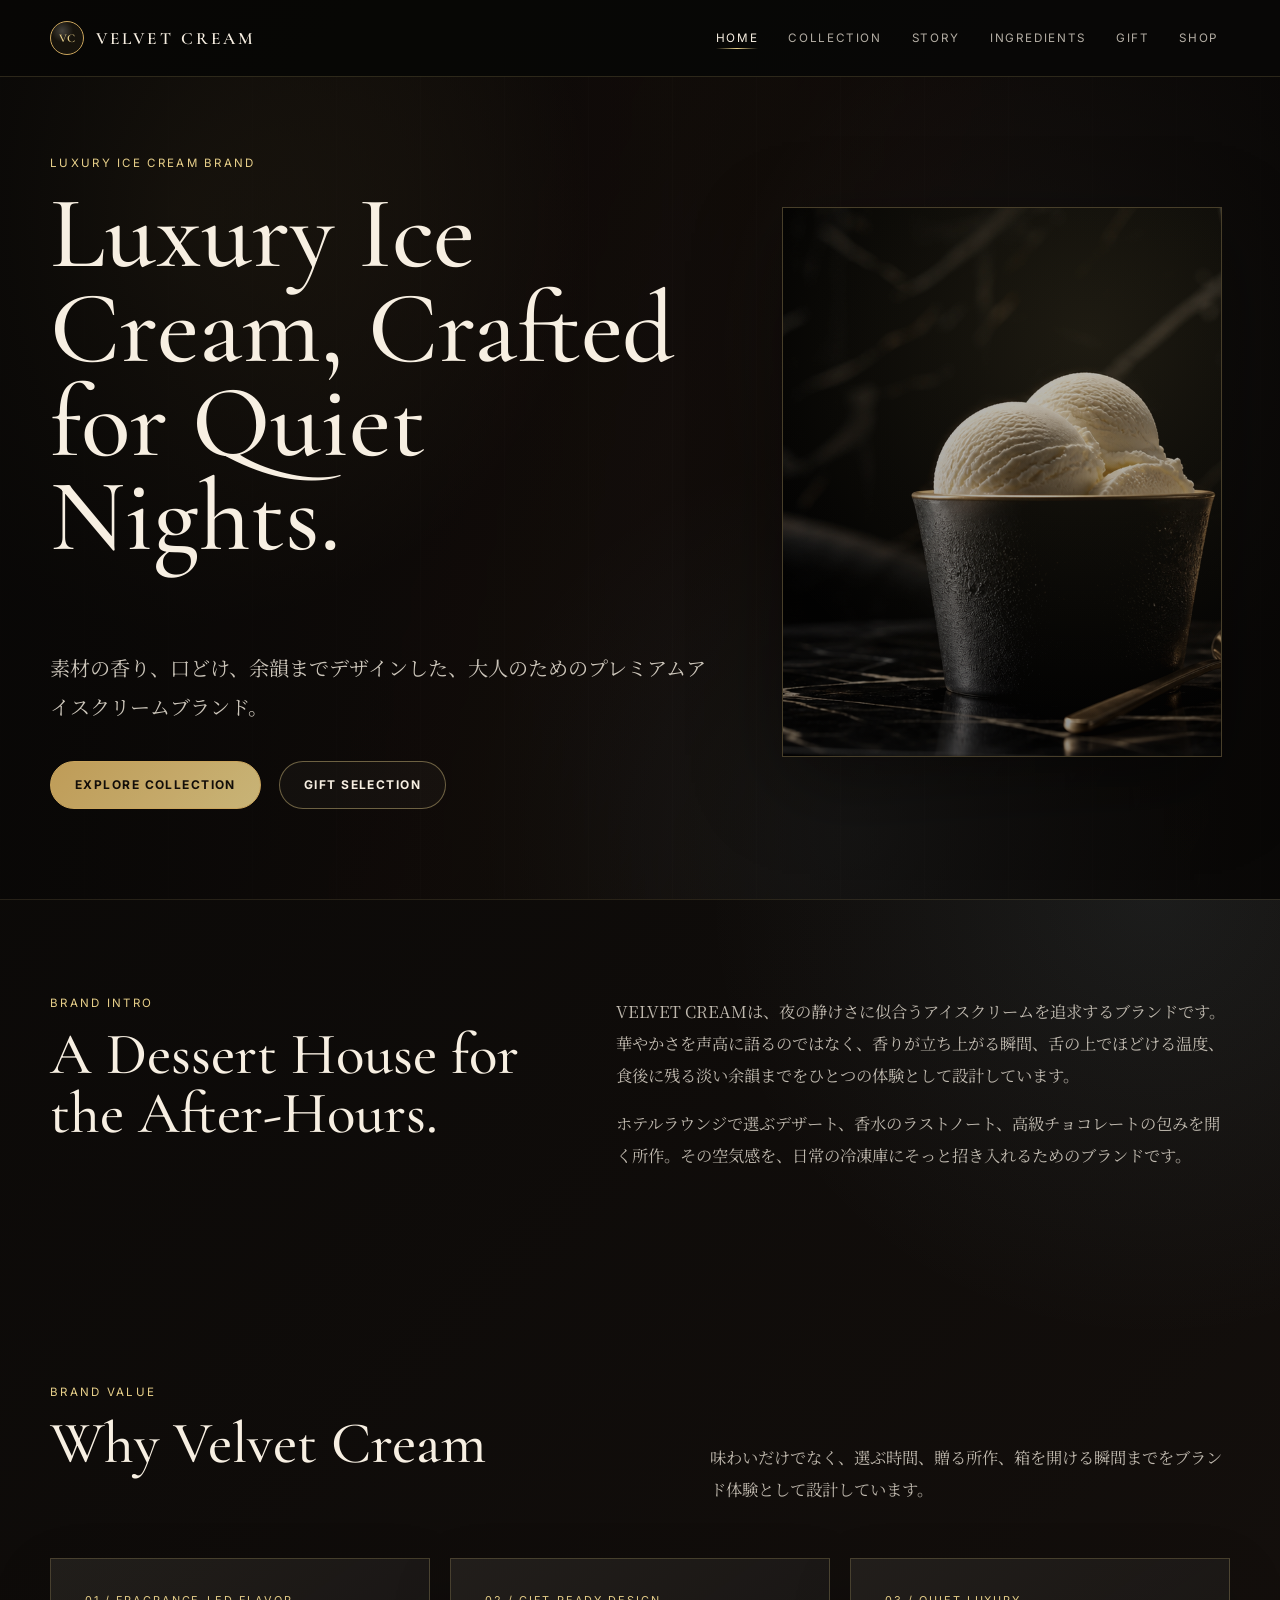
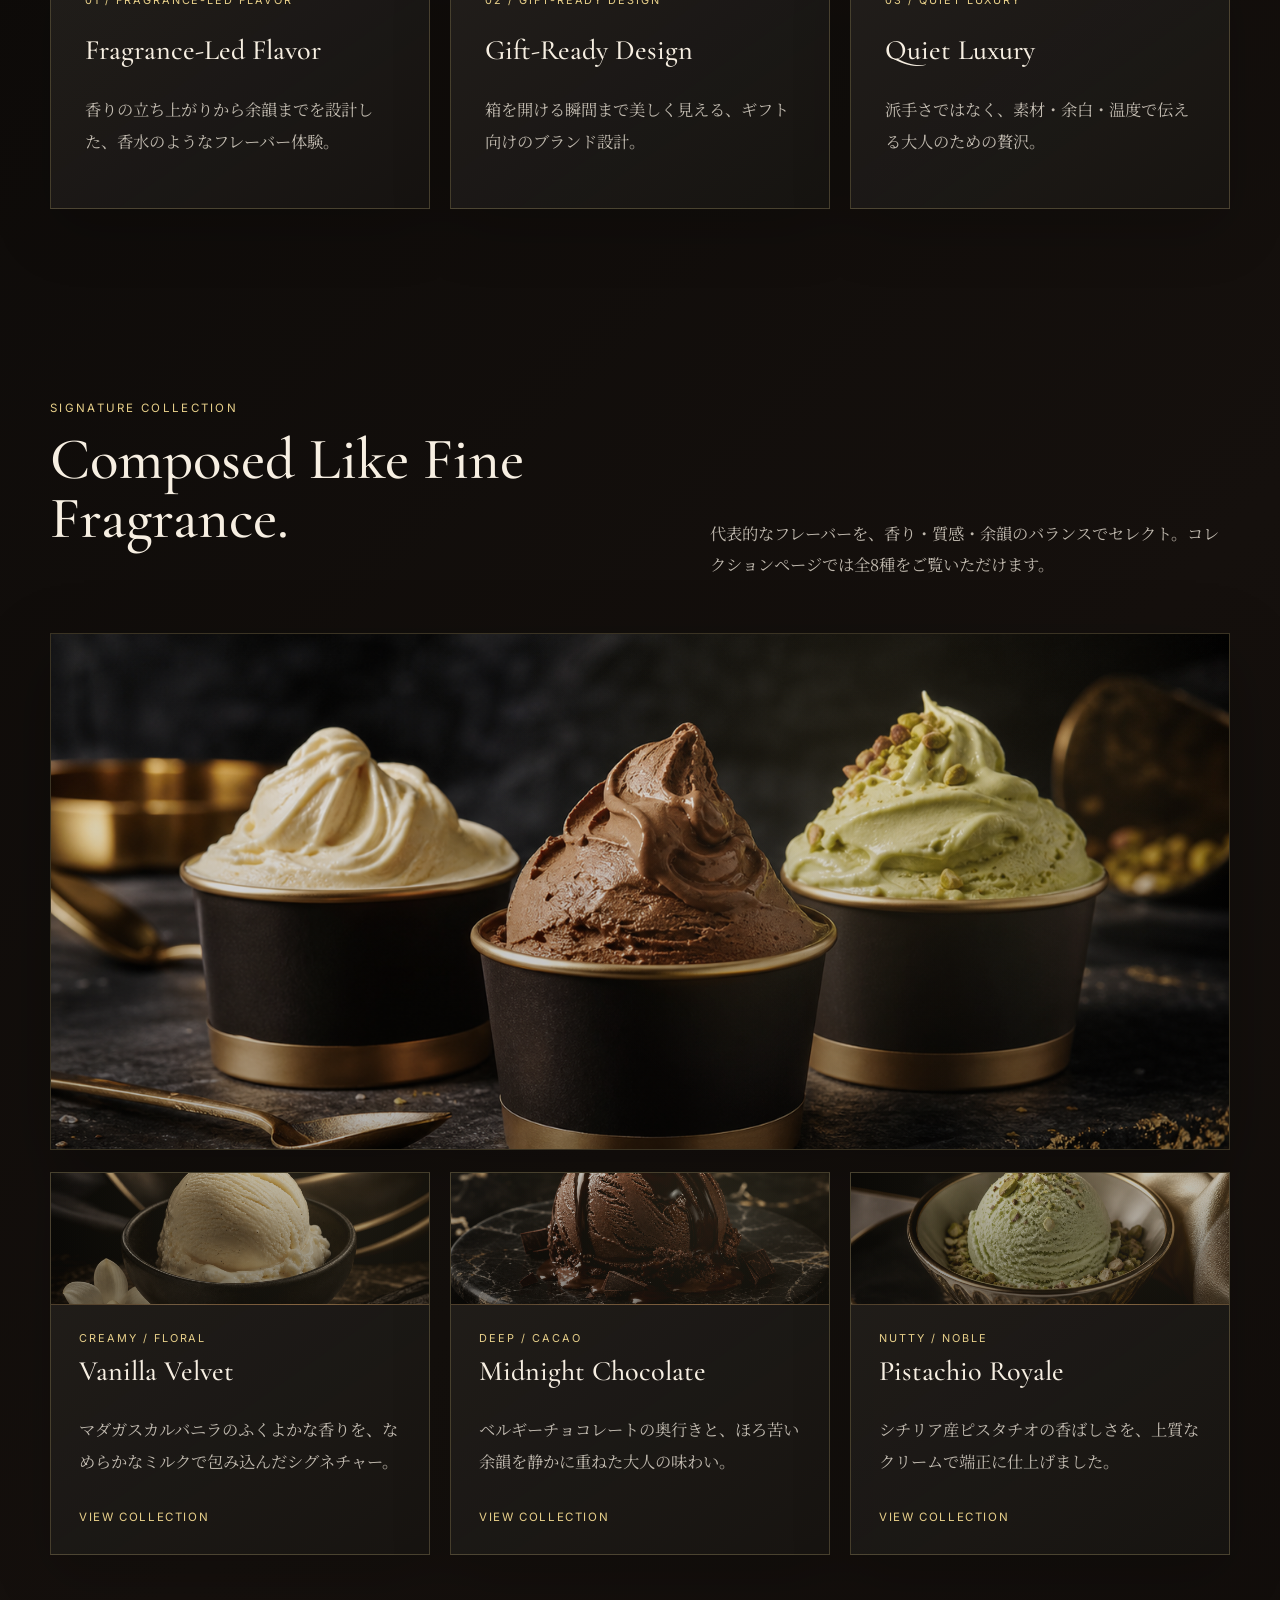
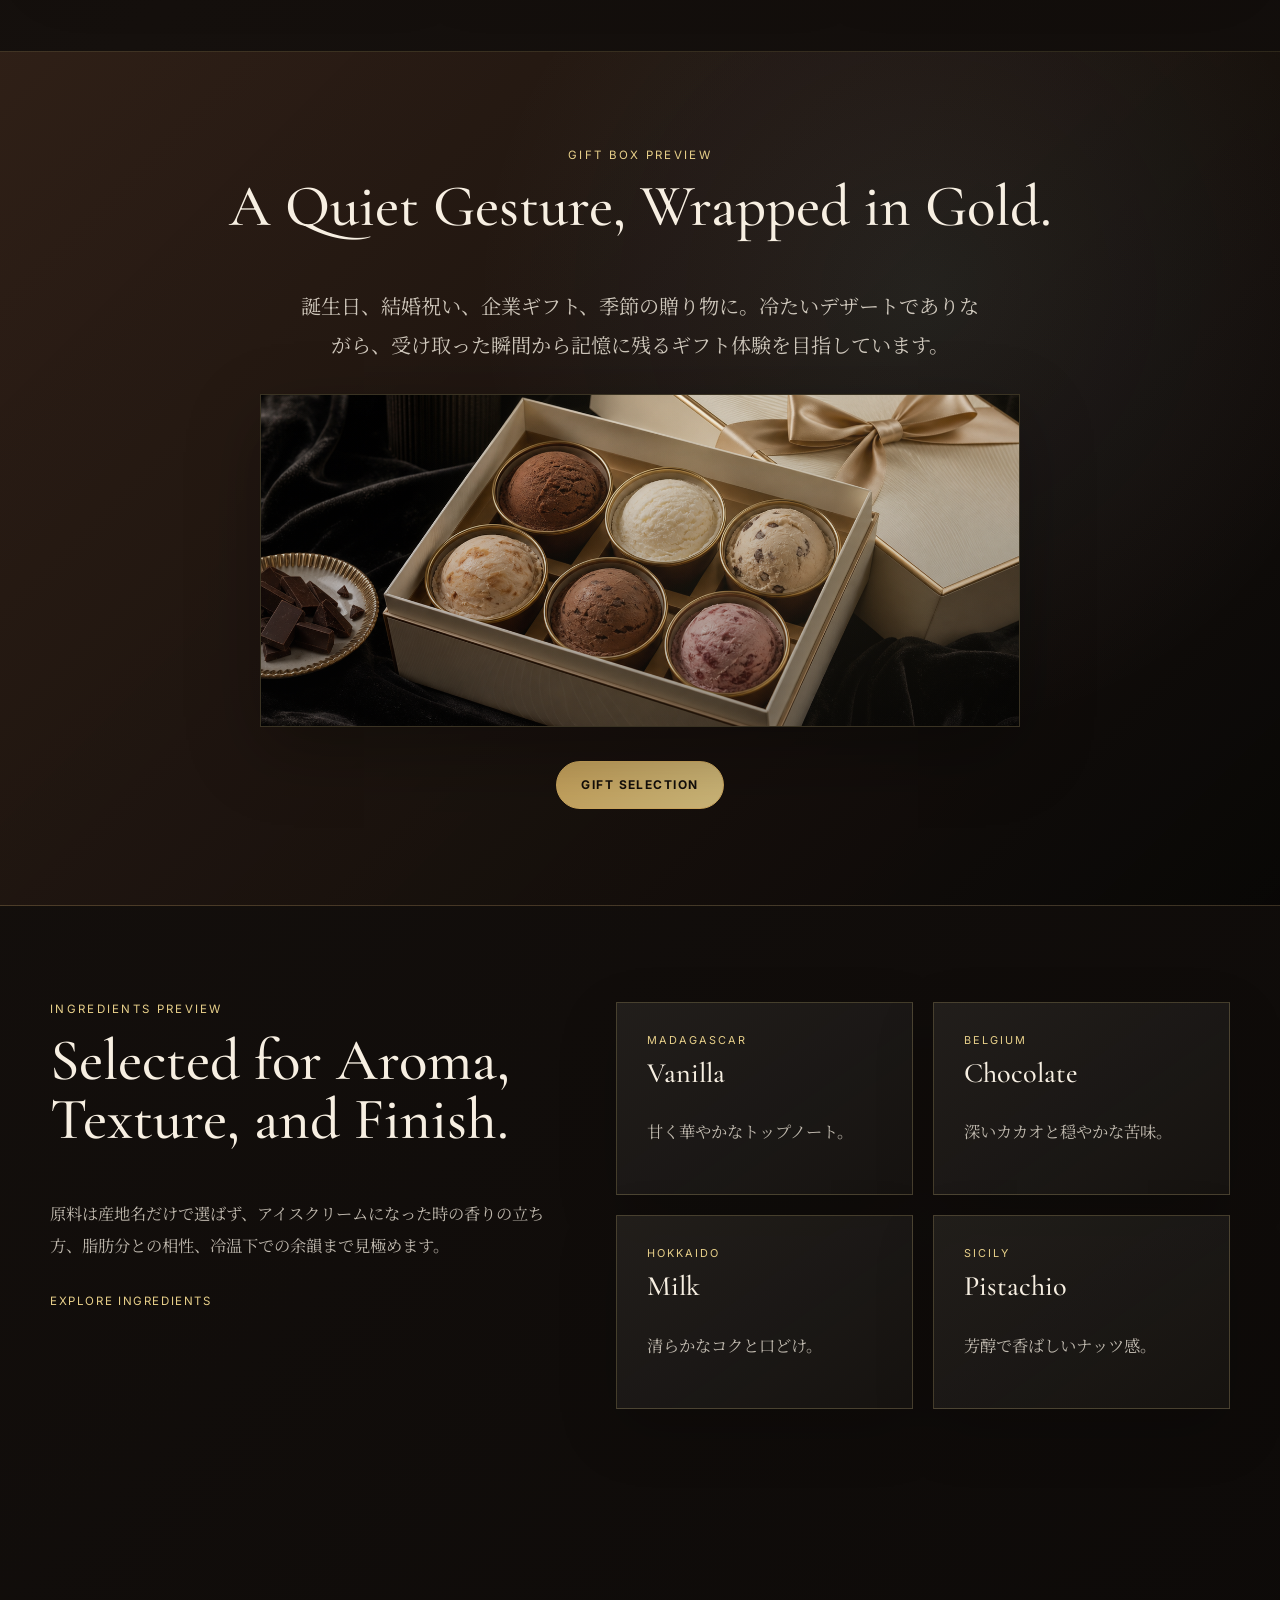
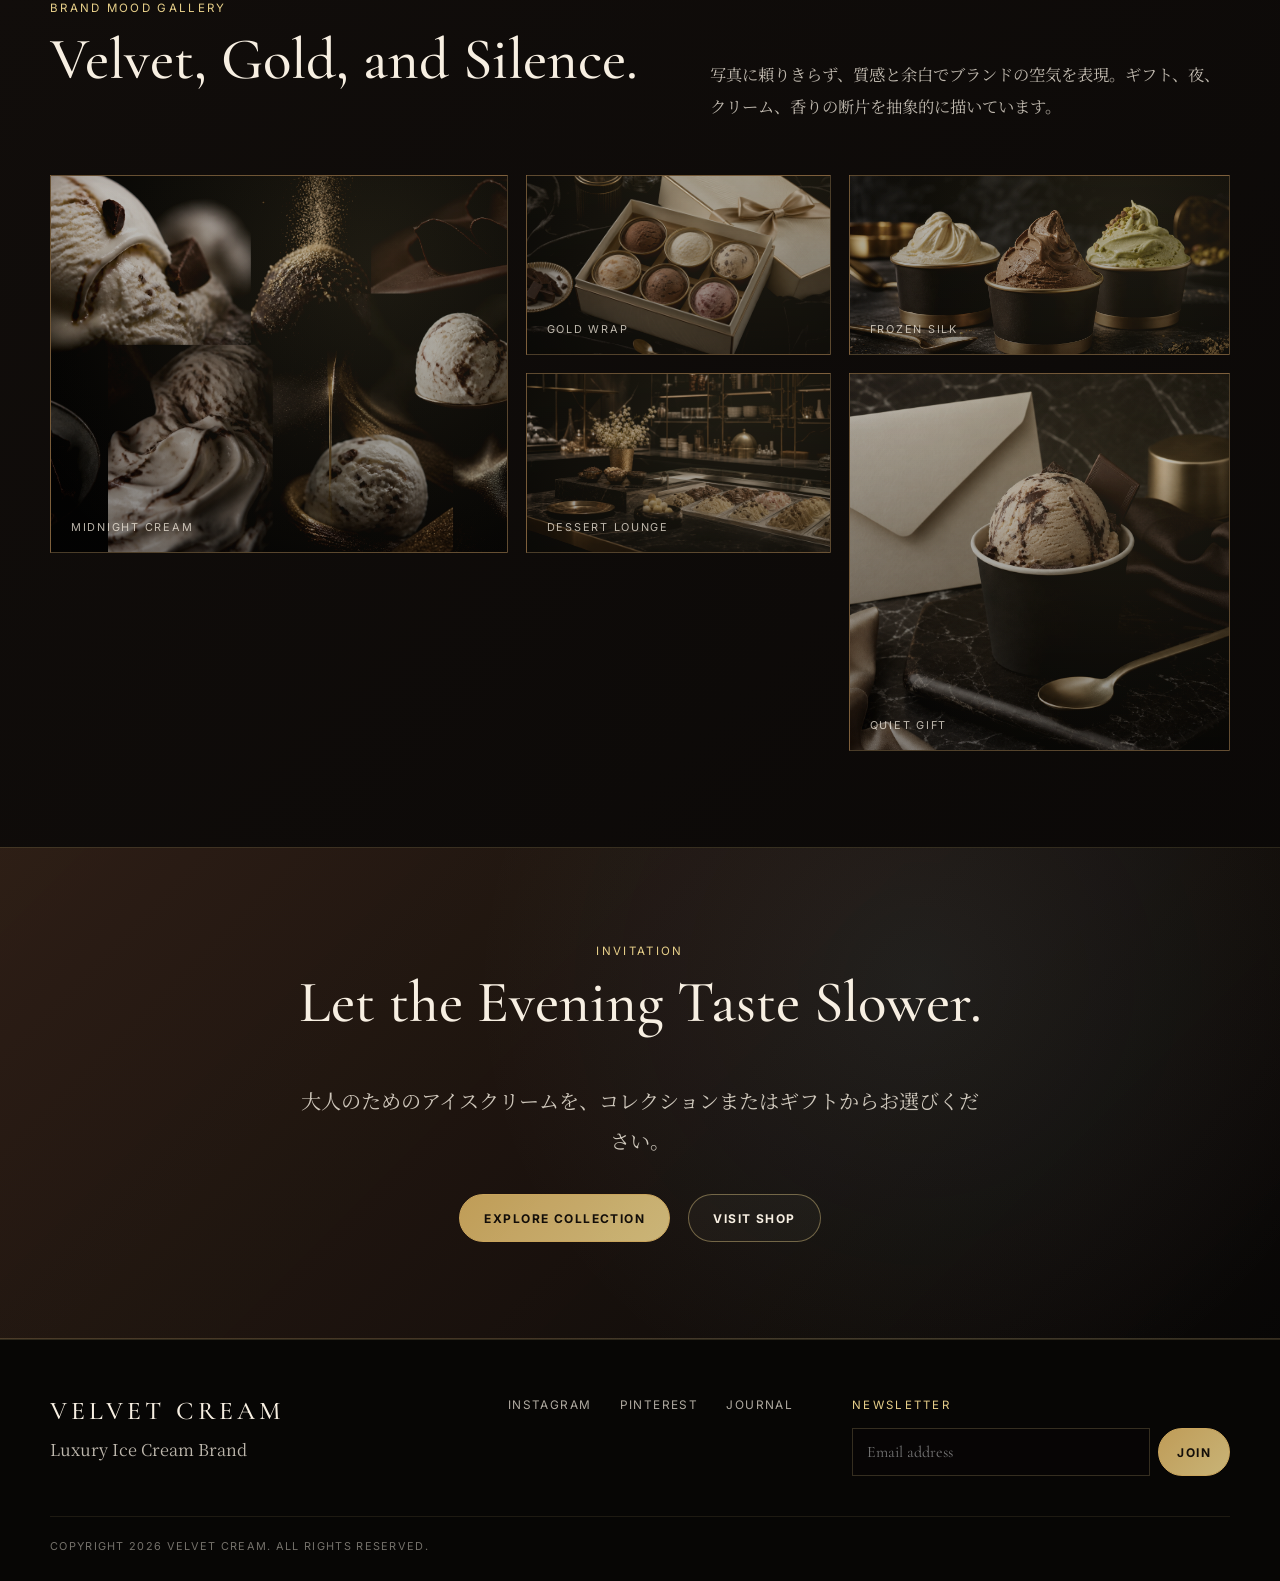
==== commit 87dbb0cf: "Improve VELVET CREAM brand experience" ====
--- a/index.html
+++ b/index.html
@@ -52,6 +52,33 @@
         <div class="reveal">
           <p class="jp">VELVET CREAMは、夜の静けさに似合うアイスクリームを追求するブランドです。華やかさを声高に語るのではなく、香りが立ち上がる瞬間、舌の上でほどける温度、食後に残る淡い余韻までをひとつの体験として設計しています。</p>
           <p class="jp">ホテルラウンジで選ぶデザート、香水のラストノート、高級チョコレートの包みを開く所作。その空気感を、日常の冷凍庫にそっと招き入れるためのブランドです。</p>
+        </div>
+      </section>
+
+      <section class="section">
+        <div class="section-head reveal">
+          <div>
+            <p class="eyebrow">Brand Value</p>
+            <h2>Why Velvet Cream</h2>
+          </div>
+          <p class="jp">味わいだけでなく、選ぶ時間、贈る所作、箱を開ける瞬間までをブランド体験として設計しています。</p>
+        </div>
+        <div class="card-grid">
+          <article class="value-card reveal">
+            <p class="meta">01 / Fragrance-Led Flavor</p>
+            <h3>Fragrance-Led Flavor</h3>
+            <p class="jp">香りの立ち上がりから余韻までを設計した、香水のようなフレーバー体験。</p>
+          </article>
+          <article class="value-card reveal">
+            <p class="meta">02 / Gift-Ready Design</p>
+            <h3>Gift-Ready Design</h3>
+            <p class="jp">箱を開ける瞬間まで美しく見える、ギフト向けのブランド設計。</p>
+          </article>
+          <article class="value-card reveal">
+            <p class="meta">03 / Quiet Luxury</p>
+            <h3>Quiet Luxury</h3>
+            <p class="jp">派手さではなく、素材・余白・温度で伝える大人のための贅沢。</p>
+          </article>
         </div>
       </section>
 
--- a/styles.css
+++ b/styles.css
@@ -37,6 +37,10 @@
   overflow: hidden;
 }
 
+body.modal-open {
+  overflow: hidden;
+}
+
 a {
   color: inherit;
   text-decoration: none;
@@ -294,7 +298,7 @@
 .button-row {
   display: flex;
   flex-wrap: wrap;
-  gap: 14px;
+  gap: 18px;
   margin-top: 34px;
 }
 
@@ -425,6 +429,7 @@
 .flavor-card,
 .gift-card,
 .ingredient-card,
+.value-card,
 .info-panel,
 .form-panel {
   position: relative;
@@ -439,7 +444,8 @@
 .lux-card:hover,
 .flavor-card:hover,
 .gift-card:hover,
-.ingredient-card:hover {
+.ingredient-card:hover,
+.value-card:hover {
   transform: translateY(-6px);
   border-color: rgba(232,208,138,0.48);
   box-shadow: 0 30px 70px rgba(0,0,0,0.32);
@@ -448,6 +454,15 @@
 .lux-card {
   min-height: 250px;
   padding: 28px;
+}
+
+.value-card {
+  min-height: 230px;
+  padding: 34px;
+}
+
+.value-card .meta {
+  margin-bottom: 28px;
 }
 
 .texture-top {
@@ -507,11 +522,19 @@
 .soft-link {
   display: inline-flex;
   margin-top: 16px;
+  padding: 0;
+  border: 0;
+  background: none;
   color: var(--gold-bright);
   font-family: Inter, Arial, sans-serif;
   font-size: 0.72rem;
   letter-spacing: 0.14em;
   text-transform: uppercase;
+  cursor: pointer;
+}
+
+.soft-link:hover {
+  color: var(--cream);
 }
 
 .mood-grid {
@@ -656,6 +679,10 @@
   text-transform: uppercase;
 }
 
+.gift-flow .timeline-item {
+  padding-block: 34px;
+}
+
 .quote-band,
 .cta-band {
   position: relative;
@@ -675,6 +702,54 @@
 .cta-band h2 {
   max-width: 900px;
   margin-inline: auto;
+}
+
+.care-list {
+  width: min(820px, 100%);
+  margin: 34px auto 0;
+  display: grid;
+  gap: 18px;
+  text-align: left;
+}
+
+.order-summary {
+  margin: 30px 0 22px;
+  padding: 24px;
+  border: 1px solid rgba(232,208,138,0.2);
+  background:
+    linear-gradient(145deg, rgba(247,239,226,0.06), rgba(247,239,226,0.02)),
+    rgba(8, 7, 6, 0.34);
+}
+
+.summary-row {
+  display: flex;
+  justify-content: space-between;
+  gap: 20px;
+  padding: 14px 0;
+  border-top: 1px solid rgba(232,208,138,0.12);
+  color: rgba(247,239,226,0.68);
+  font-family: Inter, Arial, sans-serif;
+  font-size: 0.74rem;
+  letter-spacing: 0.08em;
+  text-transform: uppercase;
+}
+
+.summary-row strong {
+  color: var(--cream);
+  font-weight: 500;
+  text-align: right;
+}
+
+.summary-row.total {
+  margin-bottom: 20px;
+}
+
+.summary-row.total strong {
+  color: var(--gold-bright);
+}
+
+.order-summary .btn {
+  width: 100%;
 }
 
 .spec-list {
@@ -805,8 +880,10 @@
 
 .footer-links,
 .socials {
-  display: grid;
-  gap: 10px;
+  display: flex;
+  flex-wrap: wrap;
+  gap: 16px 28px;
+  align-content: start;
 }
 
 .footer a {
@@ -829,6 +906,103 @@
 .newsletter .btn {
   min-height: 46px;
   padding-inline: 18px;
+}
+
+.flavor-modal {
+  position: fixed;
+  inset: 0;
+  z-index: 100;
+  display: grid;
+  place-items: center;
+  padding: 28px;
+  opacity: 0;
+  pointer-events: none;
+  transition: opacity 220ms ease;
+}
+
+.flavor-modal.is-open {
+  opacity: 1;
+  pointer-events: auto;
+}
+
+.modal-backdrop {
+  position: absolute;
+  inset: 0;
+  background: rgba(5, 4, 3, 0.78);
+  backdrop-filter: blur(14px);
+}
+
+.modal-panel {
+  position: relative;
+  z-index: 1;
+  width: min(760px, 100%);
+  max-height: min(780px, calc(100vh - 56px));
+  overflow: auto;
+  padding: clamp(28px, 5vw, 54px);
+  border: 1px solid rgba(232,208,138,0.34);
+  background:
+    radial-gradient(circle at 82% 16%, rgba(201,164,92,0.18), transparent 18rem),
+    linear-gradient(145deg, rgba(38,24,18,0.98), rgba(8,7,6,0.98));
+  box-shadow: 0 40px 110px rgba(0,0,0,0.58);
+}
+
+.modal-panel h2 {
+  margin-bottom: 16px;
+}
+
+.modal-mood {
+  margin-bottom: 18px;
+  color: var(--gold-bright);
+  font-family: Inter, Arial, sans-serif;
+  font-size: 0.86rem;
+  letter-spacing: 0.1em;
+  text-transform: uppercase;
+}
+
+.modal-close {
+  position: absolute;
+  top: 20px;
+  right: 20px;
+  border: 1px solid rgba(232,208,138,0.28);
+  background: rgba(247,239,226,0.04);
+  color: var(--cream);
+  padding: 10px 14px;
+  font-family: Inter, Arial, sans-serif;
+  font-size: 0.68rem;
+  letter-spacing: 0.14em;
+  text-transform: uppercase;
+  cursor: pointer;
+}
+
+.modal-specs {
+  display: grid;
+  gap: 0;
+  margin-top: 30px;
+  border-top: 1px solid rgba(232,208,138,0.16);
+}
+
+.modal-specs div {
+  display: grid;
+  grid-template-columns: 190px 1fr;
+  gap: 24px;
+  padding: 18px 0;
+  border-bottom: 1px solid rgba(232,208,138,0.14);
+}
+
+.modal-specs span {
+  color: var(--gold-bright);
+  font-family: Inter, Arial, sans-serif;
+  font-size: 0.7rem;
+  letter-spacing: 0.14em;
+  text-transform: uppercase;
+}
+
+.modal-specs strong {
+  color: rgba(247,239,226,0.84);
+  font-family: "Noto Serif JP", "Hiragino Mincho ProN", serif;
+  font-size: 0.98rem;
+  font-weight: 400;
+  line-height: 1.8;
 }
 
 .copyright {
@@ -904,6 +1078,11 @@
   .mood-grid {
     grid-template-columns: 1fr 1fr;
   }
+
+  .modal-specs div {
+    grid-template-columns: 1fr;
+    gap: 8px;
+  }
 }
 
 @media (max-width: 640px) {
@@ -912,7 +1091,9 @@
   .hero-inner,
   .footer-inner,
   .copyright {
-    width: min(100% - 28px, 1180px);
+    width: min(calc(100% - 28px), 362px);
+    margin-left: 14px;
+    margin-right: auto;
   }
 
   .brand-mark {
@@ -944,7 +1125,15 @@
   }
 
   h1 {
-    font-size: clamp(3rem, 16vw, 4.5rem);
+    font-size: clamp(2rem, 8.5vw, 2.25rem);
+    line-height: 1;
+    max-width: 100%;
+    overflow-wrap: break-word;
+  }
+
+  h2 {
+    font-size: clamp(1.85rem, 9vw, 2.35rem);
+    overflow-wrap: break-word;
   }
 
   .product-portrait {
@@ -984,12 +1173,57 @@
     gap: 10px;
   }
 
+  .hero-actions,
+  .button-row {
+    display: grid;
+    justify-items: start;
+    gap: 14px;
+  }
+
+  .hero-actions .btn,
+  .button-row .btn {
+    max-width: 100%;
+    min-height: 50px;
+    padding: 12px 20px;
+    white-space: normal;
+    line-height: 1.35;
+    text-align: center;
+  }
+
   .card-foot {
     align-items: flex-start;
     flex-direction: column;
   }
 
+  .summary-row {
+    display: grid;
+    gap: 7px;
+  }
+
+  .summary-row strong {
+    text-align: left;
+  }
+
+  .socials {
+    display: grid;
+    gap: 14px;
+  }
+
   .newsletter {
     display: grid;
   }
-}
+
+  .flavor-modal {
+    padding: 14px;
+  }
+
+  .modal-panel {
+    max-height: calc(100vh - 28px);
+    padding-top: 62px;
+  }
+
+  .modal-close {
+    top: 16px;
+    right: 16px;
+  }
+}
